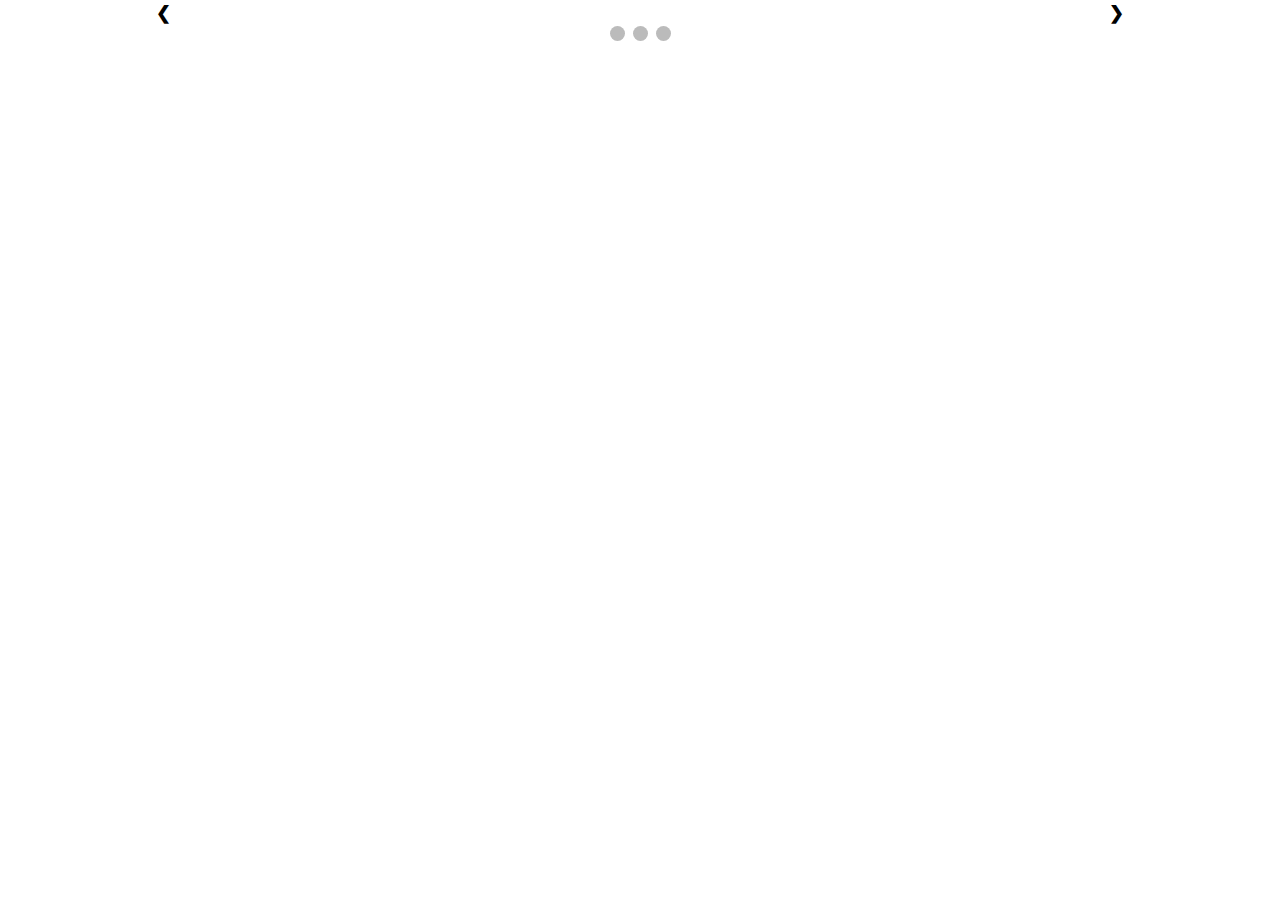
==== rules.html @ 935aeff7 "Merge pull request #1 from rg-km/master" ====
<!DOCTYPE html>
<html lang="en">
<head>
    <meta charset="UTF-8">
    <meta http-equiv="X-UA-Compatible" content="IE=edge">
    <meta name="viewport" content="width=device-width, initial-scale=1.0">
    <link rel="stylesheet" type="text/css" href="css/rules.css">
    <script type="text/javascript" src="js/rules.js"></script>
    <title>Rules Snake Game</title>
</head>
<body>
    <div class="slideshow-container">

        <!-- Full-width images with number and caption text -->
        <div class="mySlides fade">
          <div class="numbertext">1 / 4</div>
          <img src="assets/Controls.jpg" style="width:100%">
          <div class="text">Caption Text</div>
        </div>
      
        <div class="mySlides fade">
          <div class="numbertext">2 / 4</div>
          <img src="assets/rule1.jpg" style="width:100%">
          <div class="text">Caption Two</div>
        </div>
      
        <div class="mySlides fade">
          <div class="numbertext">3 / 4</div>
          <img src="assets/rule2.jpg" style="width:100%">
          <div class="text">Caption Three</div>
        </div>

        <div class="mySlides fade">
            <div class="numbertext">4 / 4</div>
            <img src="assets/rule3.jpg" style="width:100%">
        </div>
      
        <!-- Next and previous buttons -->
        <a class="prev" onclick="plusSlides(-1)">&#10094;</a>
        <a class="next" onclick="plusSlides(1)">&#10095;</a>
      </div>
      <br>
      
      <!-- The dots/circles -->
      <div style="text-align:center">
        <span class="dot" onclick="currentSlide(1)"></span>
        <span class="dot" onclick="currentSlide(2)"></span>
        <span class="dot" onclick="currentSlide(3)"></span>
      </div>
</body>
</html>
---- css/rules.css ----
* {box-sizing:border-box}

/* Slideshow container */
.slideshow-container {
  max-width: 1000px;
  position: relative;
  margin: auto;
}

/* Hide the images by default */
.mySlides {
  display: none;
}

/* Next & previous buttons */
.prev, .next {
  cursor: pointer;
  position: absolute;
  top: 50%;
  width: auto;
  margin-top: -22px;
  padding: 16px;
  color: rgb(0, 0, 0);
  font-weight: bold;
  font-size: 18px;
  transition: 0.6s ease;
  border-radius: 0 3px 3px 0;
  user-select: none;
}

/* Position the "next button" to the right */
.next {
    color: #000;
  right: 0;
  border-radius: 3px 0 0 3px;
}

/* On hover, add a black background color with a little bit see-through */
.prev:hover, .next:hover {
  background-color: rgba(0,0,0,0.8);
}

/* Caption text */
.text {
  color: #f2f2f2;
  font-size: 15px;
  padding: 8px 12px;
  position: absolute;
  bottom: 8px;
  width: 100%;
  text-align: center;
}

/* Number text (1/3 etc) */
.numbertext {
  color: #f2f2f2;
  font-size: 12px;
  padding: 8px 12px;
  position: absolute;
  top: 0;
}

/* The dots/bullets/indicators */
.dot {
  cursor: pointer;
  height: 15px;
  width: 15px;
  margin: 0 2px;
  background-color: #bbb;
  border-radius: 50%;
  display: inline-block;
  transition: background-color 0.6s ease;
}

.active, .dot:hover {
  background-color: #717171;
}

/* Fading animation */
.fade {
  -webkit-animation-name: fade;
  -webkit-animation-duration: 1.5s;
  animation-name: fade;
  animation-duration: 1.5s;
}

@-webkit-keyframes fade {
  from {opacity: .4}
  to {opacity: 1}
}

@keyframes fade {
  from {opacity: .4}
  to {opacity: 1}
}
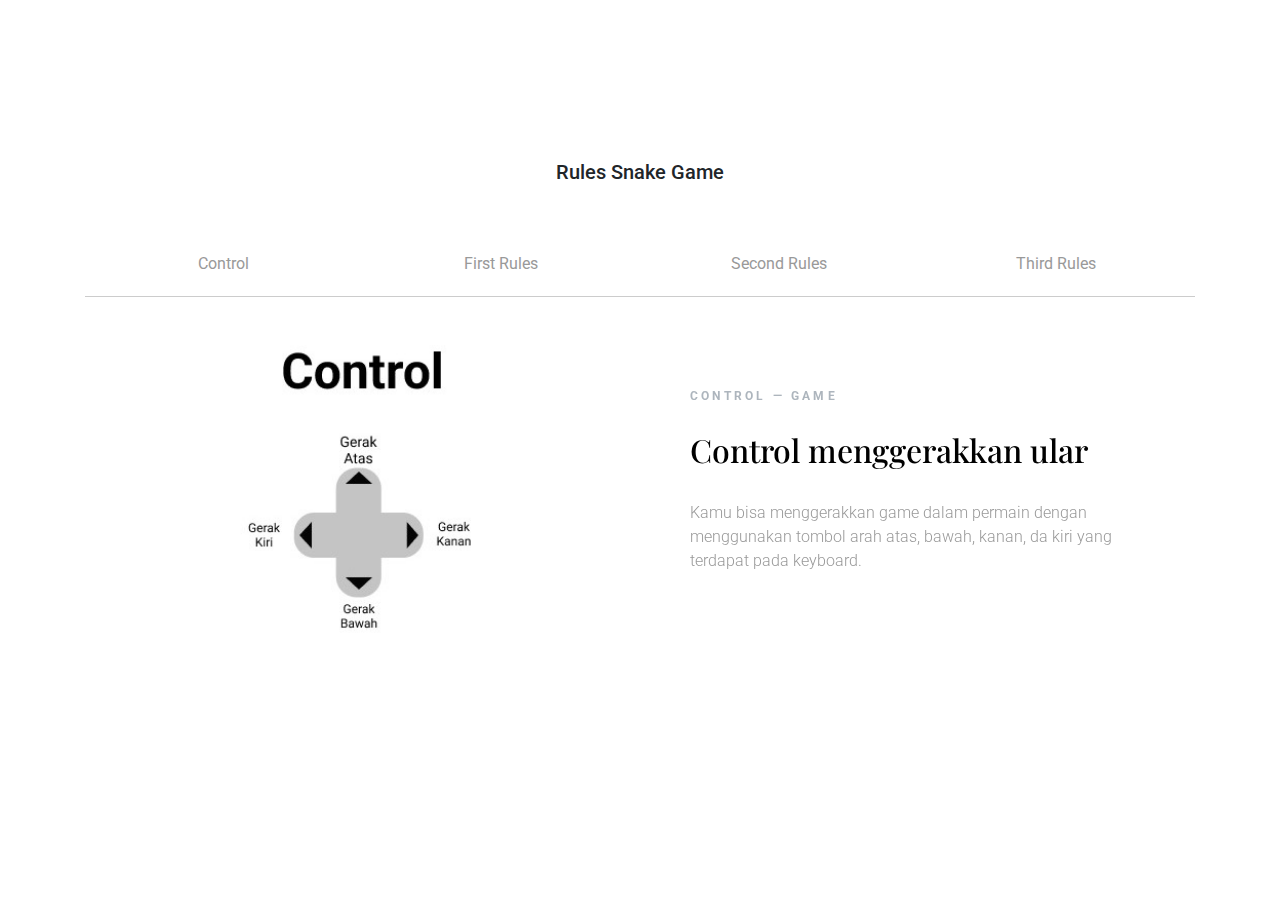
==== commit 4572d99c: "update pages" ====
--- a/rules.html
+++ b/rules.html
@@ -1,51 +1,105 @@
-<!DOCTYPE html>
+<!doctype html>
 <html lang="en">
-<head>
-    <meta charset="UTF-8">
-    <meta http-equiv="X-UA-Compatible" content="IE=edge">
-    <meta name="viewport" content="width=device-width, initial-scale=1.0">
-    <link rel="stylesheet" type="text/css" href="css/rules.css">
-    <script type="text/javascript" src="js/rules.js"></script>
+  <head>
+    <!-- Required meta tags -->
+    <meta charset="utf-8">
+    <meta name="viewport" content="width=device-width, initial-scale=1, shrink-to-fit=no">
+    <link href="https://fonts.googleapis.com/css?family=Roboto:300,400&display=swap" rel="stylesheet">
+
+    <link href="https://fonts.googleapis.com/css?family=Poppins:300,400,500&display=swap" rel="stylesheet">
+
+    <link href="https://fonts.googleapis.com/css?family=Playfair+Display:400,900&display=swap" rel="stylesheet">
+
+    
+
+    <link rel="stylesheet" href="fonts/icomoon/style.css">
+
+    <link rel="stylesheet" href="css/owl.carousel.min.css">
+
+    <link rel="stylesheet" href="css/animate.css">
+
+    <!-- Bootstrap CSS -->
+    <link rel="stylesheet" href="css/bootstrap.min.css">
+    
+    <!-- Style -->
+    <link rel="stylesheet" href="css/rules.css">
+
     <title>Rules Snake Game</title>
-</head>
-<body>
-    <div class="slideshow-container">
+  </head>
+  <body>
+  
 
-        <!-- Full-width images with number and caption text -->
-        <div class="mySlides fade">
-          <div class="numbertext">1 / 4</div>
-          <img src="assets/Controls.jpg" style="width:100%">
-          <div class="text">Caption Text</div>
-        </div>
-      
-        <div class="mySlides fade">
-          <div class="numbertext">2 / 4</div>
-          <img src="assets/rule1.jpg" style="width:100%">
-          <div class="text">Caption Two</div>
-        </div>
-      
-        <div class="mySlides fade">
-          <div class="numbertext">3 / 4</div>
-          <img src="assets/rule2.jpg" style="width:100%">
-          <div class="text">Caption Three</div>
-        </div>
+  <div class="content">
+    
+    <div class="container">
+      <h2 class="my-5 text-center">Rules Snake Game</h2>
 
-        <div class="mySlides fade">
-            <div class="numbertext">4 / 4</div>
-            <img src="assets/rule3.jpg" style="width:100%">
-        </div>
-      
-        <!-- Next and previous buttons -->
-        <a class="prev" onclick="plusSlides(-1)">&#10094;</a>
-        <a class="next" onclick="plusSlides(1)">&#10095;</a>
+      <div class="d-flex carousel-nav">
+          <a href="#" class="col activite">Control</a>
+        <a href="#" class="col">First Rules</a>
+        <a href="#" class="col">Second Rules</a>
+        <a href="#" class="col">Third Rules</a>
       </div>
-      <br>
-      
-      <!-- The dots/circles -->
-      <div style="text-align:center">
-        <span class="dot" onclick="currentSlide(1)"></span>
-        <span class="dot" onclick="currentSlide(2)"></span>
-        <span class="dot" onclick="currentSlide(3)"></span>
+
+
+      <div class="owl-carousel owl-1">
+
+        <div class="media-29101 d-md-flex w-100">
+          <div class="img">
+            <img src="assets/Controls.jpg" alt="Image" class="img-fluid">
+          </div>
+          <div class="text">
+            <a class="category d-block mb-4" href="#">Control &mdash; Game</a>
+            <h2><a href="#">Control menggerakkan ular</a></h2>
+            <p>Kamu bisa menggerakkan game dalam permain dengan menggunakan tombol arah atas, bawah, kanan, da kiri yang terdapat pada keyboard.</p>
+          </div>
+        </div> <!-- .item -->
+
+        <div class="media-29101 d-md-flex w-100">
+          <div class="img">
+            <img src="assets/rule1.jpg" alt="Image" class="img-fluid">
+          </div>
+          <div class="text">
+            <a class="category d-block mb-4" href="#">Makanan Ular &mdash; Game</a>
+            <h2><a href="#">Makanan Ular</a></h2>
+            <p>Apel adalah makanan ular, ketika ular memakan apel maka tubuh ular akan semakin bertambah panjang dan akan mendapatkan point. Kumpulkan point sebanyak-banyaknya.</p>
+          </div>
+        </div> <!-- .item -->
+
+        <div class="media-29101 d-md-flex w-100">
+          <div class="img">
+            <img src="assets/rule2.jpg" alt="Image" class="img-fluid">
+          </div>
+          <div class="text">
+            <a class="category d-block mb-4" href="#">Nyawa Ular &mdash; Game</a>
+            <h2><a href="#">Love Hati atau Nyawa</a></h2>
+            <p>Nyawa membuat ular akan tetap hidup nyawa akan berkurang ketika mengenai rintangan. Nyawa bisa didapatkan pada saat permainan sudah dimulai lebih tepatnya pada saat skor point kalian mencapai bilangan prima seperti 2, 3, 5, dst.</p>
+          </div>
+        </div> <!-- .item -->
+
+        <div class="media-29101 d-md-flex w-100">
+            <div class="img">
+              <img src="assets/rule3.jpg" alt="Image" class="img-fluid">
+            </div>
+            <div class="text">
+              <a class="category d-block mb-4" href="#">Rintangan Ular &mdash; Game</a>
+              <h2><a href="#">Rintangan Dalam Game</a></h2>
+              <p>Rintangan dibuat untuk menambah kesulitan permainan, setiap level akan berbeda rintangannya. Apabila ular mengenai rintangan maka nyawa ular akan berkurang satu. Level akan meningkan setiap mpoint berkelipatan 5.</p>
+            </div>
+          </div> <!-- .item -->
+
+        
+
       </div>
-</body>
+    </div>
+  </div>
+    
+    
+
+    <script src="js/jquery-3.3.1.min.js"></script>
+    <script src="js/popper.min.js"></script>
+    <script src="js/bootstrap.min.js"></script>
+    <script src="js/owl.carousel.min.js"></script>
+    <script src="js/main.js"></script>
+  </body>
 </html>--- a/fonts/icomoon/style.css
+++ b/fonts/icomoon/style.css
@@ -0,0 +1,4919 @@
+@font-face {
+  font-family: 'icomoon';
+  src:  url('fonts/icomoon.eot?10si43');
+  src:  url('fonts/icomoon.eot?10si43#iefix') format('embedded-opentype'),
+    url('fonts/icomoon.ttf?10si43') format('truetype'),
+    url('fonts/icomoon.woff?10si43') format('woff'),
+    url('fonts/icomoon.svg?10si43#icomoon') format('svg');
+  font-weight: normal;
+  font-style: normal;
+}
+
+[class^="icon-"], [class*=" icon-"] {
+  /* use !important to prevent issues with browser extensions that change fonts */
+  font-family: 'icomoon' !important;
+  speak: none;
+  font-style: normal;
+  font-weight: normal;
+  font-variant: normal;
+  text-transform: none;
+  line-height: 1;
+
+  /* Better Font Rendering =========== */
+  -webkit-font-smoothing: antialiased;
+  -moz-osx-font-smoothing: grayscale;
+}
+
+.icon-asterisk:before {
+  content: "\f069";
+}
+.icon-plus:before {
+  content: "\f067";
+}
+.icon-question:before {
+  content: "\f128";
+}
+.icon-minus:before {
+  content: "\f068";
+}
+.icon-glass:before {
+  content: "\f000";
+}
+.icon-music:before {
+  content: "\f001";
+}
+.icon-search:before {
+  content: "\f002";
+}
+.icon-envelope-o:before {
+  content: "\f003";
+}
+.icon-heart:before {
+  content: "\f004";
+}
+.icon-star:before {
+  content: "\f005";
+}
+.icon-star-o:before {
+  content: "\f006";
+}
+.icon-user:before {
+  content: "\f007";
+}
+.icon-film:before {
+  content: "\f008";
+}
+.icon-th-large:before {
+  content: "\f009";
+}
+.icon-th:before {
+  content: "\f00a";
+}
+.icon-th-list:before {
+  content: "\f00b";
+}
+.icon-check:before {
+  content: "\f00c";
+}
+.icon-close:before {
+  content: "\f00d";
+}
+.icon-remove:before {
+  content: "\f00d";
+}
+.icon-times:before {
+  content: "\f00d";
+}
+.icon-search-plus:before {
+  content: "\f00e";
+}
+.icon-search-minus:before {
+  content: "\f010";
+}
+.icon-power-off:before {
+  content: "\f011";
+}
+.icon-signal:before {
+  content: "\f012";
+}
+.icon-cog:before {
+  content: "\f013";
+}
+.icon-gear:before {
+  content: "\f013";
+}
+.icon-trash-o:before {
+  content: "\f014";
+}
+.icon-home:before {
+  content: "\f015";
+}
+.icon-file-o:before {
+  content: "\f016";
+}
+.icon-clock-o:before {
+  content: "\f017";
+}
+.icon-road:before {
+  content: "\f018";
+}
+.icon-download:before {
+  content: "\f019";
+}
+.icon-arrow-circle-o-down:before {
+  content: "\f01a";
+}
+.icon-arrow-circle-o-up:before {
+  content: "\f01b";
+}
+.icon-inbox:before {
+  content: "\f01c";
+}
+.icon-play-circle-o:before {
+  content: "\f01d";
+}
+.icon-repeat:before {
+  content: "\f01e";
+}
+.icon-rotate-right:before {
+  content: "\f01e";
+}
+.icon-refresh:before {
+  content: "\f021";
+}
+.icon-list-alt:before {
+  content: "\f022";
+}
+.icon-lock:before {
+  content: "\f023";
+}
+.icon-flag:before {
+  content: "\f024";
+}
+.icon-headphones:before {
+  content: "\f025";
+}
+.icon-volume-off:before {
+  content: "\f026";
+}
+.icon-volume-down:before {
+  content: "\f027";
+}
+.icon-volume-up:before {
+  content: "\f028";
+}
+.icon-qrcode:before {
+  content: "\f029";
+}
+.icon-barcode:before {
+  content: "\f02a";
+}
+.icon-tag:before {
+  content: "\f02b";
+}
+.icon-tags:before {
+  content: "\f02c";
+}
+.icon-book:before {
+  content: "\f02d";
+}
+.icon-bookmark:before {
+  content: "\f02e";
+}
+.icon-print:before {
+  content: "\f02f";
+}
+.icon-camera:before {
+  content: "\f030";
+}
+.icon-font:before {
+  content: "\f031";
+}
+.icon-bold:before {
+  content: "\f032";
+}
+.icon-italic:before {
+  content: "\f033";
+}
+.icon-text-height:before {
+  content: "\f034";
+}
+.icon-text-width:before {
+  content: "\f035";
+}
+.icon-align-left:before {
+  content: "\f036";
+}
+.icon-align-center:before {
+  content: "\f037";
+}
+.icon-align-right:before {
+  content: "\f038";
+}
+.icon-align-justify:before {
+  content: "\f039";
+}
+.icon-list:before {
+  content: "\f03a";
+}
+.icon-dedent:before {
+  content: "\f03b";
+}
+.icon-outdent:before {
+  content: "\f03b";
+}
+.icon-indent:before {
+  content: "\f03c";
+}
+.icon-video-camera:before {
+  content: "\f03d";
+}
+.icon-image:before {
+  content: "\f03e";
+}
+.icon-photo:before {
+  content: "\f03e";
+}
+.icon-picture-o:before {
+  content: "\f03e";
+}
+.icon-pencil:before {
+  content: "\f040";
+}
+.icon-map-marker:before {
+  content: "\f041";
+}
+.icon-adjust:before {
+  content: "\f042";
+}
+.icon-tint:before {
+  content: "\f043";
+}
+.icon-edit:before {
+  content: "\f044";
+}
+.icon-pencil-square-o:before {
+  content: "\f044";
+}
+.icon-share-square-o:before {
+  content: "\f045";
+}
+.icon-check-square-o:before {
+  content: "\f046";
+}
+.icon-arrows:before {
+  content: "\f047";
+}
+.icon-step-backward:before {
+  content: "\f048";
+}
+.icon-fast-backward:before {
+  content: "\f049";
+}
+.icon-backward:before {
+  content: "\f04a";
+}
+.icon-play:before {
+  content: "\f04b";
+}
+.icon-pause:before {
+  content: "\f04c";
+}
+.icon-stop:before {
+  content: "\f04d";
+}
+.icon-forward:before {
+  content: "\f04e";
+}
+.icon-fast-forward:before {
+  content: "\f050";
+}
+.icon-step-forward:before {
+  content: "\f051";
+}
+.icon-eject:before {
+  content: "\f052";
+}
+.icon-chevron-left:before {
+  content: "\f053";
+}
+.icon-chevron-right:before {
+  content: "\f054";
+}
+.icon-plus-circle:before {
+  content: "\f055";
+}
+.icon-minus-circle:before {
+  content: "\f056";
+}
+.icon-times-circle:before {
+  content: "\f057";
+}
+.icon-check-circle:before {
+  content: "\f058";
+}
+.icon-question-circle:before {
+  content: "\f059";
+}
+.icon-info-circle:before {
+  content: "\f05a";
+}
+.icon-crosshairs:before {
+  content: "\f05b";
+}
+.icon-times-circle-o:before {
+  content: "\f05c";
+}
+.icon-check-circle-o:before {
+  content: "\f05d";
+}
+.icon-ban:before {
+  content: "\f05e";
+}
+.icon-arrow-left:before {
+  content: "\f060";
+}
+.icon-arrow-right:before {
+  content: "\f061";
+}
+.icon-arrow-up:before {
+  content: "\f062";
+}
+.icon-arrow-down:before {
+  content: "\f063";
+}
+.icon-mail-forward:before {
+  content: "\f064";
+}
+.icon-share:before {
+  content: "\f064";
+}
+.icon-expand:before {
+  content: "\f065";
+}
+.icon-compress:before {
+  content: "\f066";
+}
+.icon-exclamation-circle:before {
+  content: "\f06a";
+}
+.icon-gift:before {
+  content: "\f06b";
+}
+.icon-leaf:before {
+  content: "\f06c";
+}
+.icon-fire:before {
+  content: "\f06d";
+}
+.icon-eye:before {
+  content: "\f06e";
+}
+.icon-eye-slash:before {
+  content: "\f070";
+}
+.icon-exclamation-triangle:before {
+  content: "\f071";
+}
+.icon-warning:before {
+  content: "\f071";
+}
+.icon-plane:before {
+  content: "\f072";
+}
+.icon-calendar:before {
+  content: "\f073";
+}
+.icon-random:before {
+  content: "\f074";
+}
+.icon-comment:before {
+  content: "\f075";
+}
+.icon-magnet:before {
+  content: "\f076";
+}
+.icon-chevron-up:before {
+  content: "\f077";
+}
+.icon-chevron-down:before {
+  content: "\f078";
+}
+.icon-retweet:before {
+  content: "\f079";
+}
+.icon-shopping-cart:before {
+  content: "\f07a";
+}
+.icon-folder:before {
+  content: "\f07b";
+}
+.icon-folder-open:before {
+  content: "\f07c";
+}
+.icon-arrows-v:before {
+  content: "\f07d";
+}
+.icon-arrows-h:before {
+  content: "\f07e";
+}
+.icon-bar-chart:before {
+  content: "\f080";
+}
+.icon-bar-chart-o:before {
+  content: "\f080";
+}
+.icon-twitter-square:before {
+  content: "\f081";
+}
+.icon-facebook-square:before {
+  content: "\f082";
+}
+.icon-camera-retro:before {
+  content: "\f083";
+}
+.icon-key:before {
+  content: "\f084";
+}
+.icon-cogs:before {
+  content: "\f085";
+}
+.icon-gears:before {
+  content: "\f085";
+}
+.icon-comments:before {
+  content: "\f086";
+}
+.icon-thumbs-o-up:before {
+  content: "\f087";
+}
+.icon-thumbs-o-down:before {
+  content: "\f088";
+}
+.icon-star-half:before {
+  content: "\f089";
+}
+.icon-heart-o:before {
+  content: "\f08a";
+}
+.icon-sign-out:before {
+  content: "\f08b";
+}
+.icon-linkedin-square:before {
+  content: "\f08c";
+}
+.icon-thumb-tack:before {
+  content: "\f08d";
+}
+.icon-external-link:before {
+  content: "\f08e";
+}
+.icon-sign-in:before {
+  content: "\f090";
+}
+.icon-trophy:before {
+  content: "\f091";
+}
+.icon-github-square:before {
+  content: "\f092";
+}
+.icon-upload:before {
+  content: "\f093";
+}
+.icon-lemon-o:before {
+  content: "\f094";
+}
+.icon-phone:before {
+  content: "\f095";
+}
+.icon-square-o:before {
+  content: "\f096";
+}
+.icon-bookmark-o:before {
+  content: "\f097";
+}
+.icon-phone-square:before {
+  content: "\f098";
+}
+.icon-twitter:before {
+  content: "\f099";
+}
+.icon-facebook:before {
+  content: "\f09a";
+}
+.icon-facebook-f:before {
+  content: "\f09a";
+}
+.icon-github:before {
+  content: "\f09b";
+}
+.icon-unlock:before {
+  content: "\f09c";
+}
+.icon-credit-card:before {
+  content: "\f09d";
+}
+.icon-feed:before {
+  content: "\f09e";
+}
+.icon-rss:before {
+  content: "\f09e";
+}
+.icon-hdd-o:before {
+  content: "\f0a0";
+}
+.icon-bullhorn:before {
+  content: "\f0a1";
+}
+.icon-bell-o:before {
+  content: "\f0a2";
+}
+.icon-certificate:before {
+  content: "\f0a3";
+}
+.icon-hand-o-right:before {
+  content: "\f0a4";
+}
+.icon-hand-o-left:before {
+  content: "\f0a5";
+}
+.icon-hand-o-up:before {
+  content: "\f0a6";
+}
+.icon-hand-o-down:before {
+  content: "\f0a7";
+}
+.icon-arrow-circle-left:before {
+  content: "\f0a8";
+}
+.icon-arrow-circle-right:before {
+  content: "\f0a9";
+}
+.icon-arrow-circle-up:before {
+  content: "\f0aa";
+}
+.icon-arrow-circle-down:before {
+  content: "\f0ab";
+}
+.icon-globe:before {
+  content: "\f0ac";
+}
+.icon-wrench:before {
+  content: "\f0ad";
+}
+.icon-tasks:before {
+  content: "\f0ae";
+}
+.icon-filter:before {
+  content: "\f0b0";
+}
+.icon-briefcase:before {
+  content: "\f0b1";
+}
+.icon-arrows-alt:before {
+  content: "\f0b2";
+}
+.icon-group:before {
+  content: "\f0c0";
+}
+.icon-users:before {
+  content: "\f0c0";
+}
+.icon-chain:before {
+  content: "\f0c1";
+}
+.icon-link:before {
+  content: "\f0c1";
+}
+.icon-cloud:before {
+  content: "\f0c2";
+}
+.icon-flask:before {
+  content: "\f0c3";
+}
+.icon-cut:before {
+  content: "\f0c4";
+}
+.icon-scissors:before {
+  content: "\f0c4";
+}
+.icon-copy:before {
+  content: "\f0c5";
+}
+.icon-files-o:before {
+  content: "\f0c5";
+}
+.icon-paperclip:before {
+  content: "\f0c6";
+}
+.icon-floppy-o:before {
+  content: "\f0c7";
+}
+.icon-save:before {
+  content: "\f0c7";
+}
+.icon-square:before {
+  content: "\f0c8";
+}
+.icon-bars:before {
+  content: "\f0c9";
+}
+.icon-navicon:before {
+  content: "\f0c9";
+}
+.icon-reorder:before {
+  content: "\f0c9";
+}
+.icon-list-ul:before {
+  content: "\f0ca";
+}
+.icon-list-ol:before {
+  content: "\f0cb";
+}
+.icon-strikethrough:before {
+  content: "\f0cc";
+}
+.icon-underline:before {
+  content: "\f0cd";
+}
+.icon-table:before {
+  content: "\f0ce";
+}
+.icon-magic:before {
+  content: "\f0d0";
+}
+.icon-truck:before {
+  content: "\f0d1";
+}
+.icon-pinterest:before {
+  content: "\f0d2";
+}
+.icon-pinterest-square:before {
+  content: "\f0d3";
+}
+.icon-google-plus-square:before {
+  content: "\f0d4";
+}
+.icon-google-plus:before {
+  content: "\f0d5";
+}
+.icon-money:before {
+  content: "\f0d6";
+}
+.icon-caret-down:before {
+  content: "\f0d7";
+}
+.icon-caret-up:before {
+  content: "\f0d8";
+}
+.icon-caret-left:before {
+  content: "\f0d9";
+}
+.icon-caret-right:before {
+  content: "\f0da";
+}
+.icon-columns:before {
+  content: "\f0db";
+}
+.icon-sort:before {
+  content: "\f0dc";
+}
+.icon-unsorted:before {
+  content: "\f0dc";
+}
+.icon-sort-desc:before {
+  content: "\f0dd";
+}
+.icon-sort-down:before {
+  content: "\f0dd";
+}
+.icon-sort-asc:before {
+  content: "\f0de";
+}
+.icon-sort-up:before {
+  content: "\f0de";
+}
+.icon-envelope:before {
+  content: "\f0e0";
+}
+.icon-linkedin:before {
+  content: "\f0e1";
+}
+.icon-rotate-left:before {
+  content: "\f0e2";
+}
+.icon-undo:before {
+  content: "\f0e2";
+}
+.icon-gavel:before {
+  content: "\f0e3";
+}
+.icon-legal:before {
+  content: "\f0e3";
+}
+.icon-dashboard:before {
+  content: "\f0e4";
+}
+.icon-tachometer:before {
+  content: "\f0e4";
+}
+.icon-comment-o:before {
+  content: "\f0e5";
+}
+.icon-comments-o:before {
+  content: "\f0e6";
+}
+.icon-bolt:before {
+  content: "\f0e7";
+}
+.icon-flash:before {
+  content: "\f0e7";
+}
+.icon-sitemap:before {
+  content: "\f0e8";
+}
+.icon-umbrella:before {
+  content: "\f0e9";
+}
+.icon-clipboard:before {
+  content: "\f0ea";
+}
+.icon-paste:before {
+  content: "\f0ea";
+}
+.icon-lightbulb-o:before {
+  content: "\f0eb";
+}
+.icon-exchange:before {
+  content: "\f0ec";
+}
+.icon-cloud-download:before {
+  content: "\f0ed";
+}
+.icon-cloud-upload:before {
+  content: "\f0ee";
+}
+.icon-user-md:before {
+  content: "\f0f0";
+}
+.icon-stethoscope:before {
+  content: "\f0f1";
+}
+.icon-suitcase:before {
+  content: "\f0f2";
+}
+.icon-bell:before {
+  content: "\f0f3";
+}
+.icon-coffee:before {
+  content: "\f0f4";
+}
+.icon-cutlery:before {
+  content: "\f0f5";
+}
+.icon-file-text-o:before {
+  content: "\f0f6";
+}
+.icon-building-o:before {
+  content: "\f0f7";
+}
+.icon-hospital-o:before {
+  content: "\f0f8";
+}
+.icon-ambulance:before {
+  content: "\f0f9";
+}
+.icon-medkit:before {
+  content: "\f0fa";
+}
+.icon-fighter-jet:before {
+  content: "\f0fb";
+}
+.icon-beer:before {
+  content: "\f0fc";
+}
+.icon-h-square:before {
+  content: "\f0fd";
+}
+.icon-plus-square:before {
+  content: "\f0fe";
+}
+.icon-angle-double-left:before {
+  content: "\f100";
+}
+.icon-angle-double-right:before {
+  content: "\f101";
+}
+.icon-angle-double-up:before {
+  content: "\f102";
+}
+.icon-angle-double-down:before {
+  content: "\f103";
+}
+.icon-angle-left:before {
+  content: "\f104";
+}
+.icon-angle-right:before {
+  content: "\f105";
+}
+.icon-angle-up:before {
+  content: "\f106";
+}
+.icon-angle-down:before {
+  content: "\f107";
+}
+.icon-desktop:before {
+  content: "\f108";
+}
+.icon-laptop:before {
+  content: "\f109";
+}
+.icon-tablet:before {
+  content: "\f10a";
+}
+.icon-mobile:before {
+  content: "\f10b";
+}
+.icon-mobile-phone:before {
+  content: "\f10b";
+}
+.icon-circle-o:before {
+  content: "\f10c";
+}
+.icon-quote-left:before {
+  content: "\f10d";
+}
+.icon-quote-right:before {
+  content: "\f10e";
+}
+.icon-spinner:before {
+  content: "\f110";
+}
+.icon-circle:before {
+  content: "\f111";
+}
+.icon-mail-reply:before {
+  content: "\f112";
+}
+.icon-reply:before {
+  content: "\f112";
+}
+.icon-github-alt:before {
+  content: "\f113";
+}
+.icon-folder-o:before {
+  content: "\f114";
+}
+.icon-folder-open-o:before {
+  content: "\f115";
+}
+.icon-smile-o:before {
+  content: "\f118";
+}
+.icon-frown-o:before {
+  content: "\f119";
+}
+.icon-meh-o:before {
+  content: "\f11a";
+}
+.icon-gamepad:before {
+  content: "\f11b";
+}
+.icon-keyboard-o:before {
+  content: "\f11c";
+}
+.icon-flag-o:before {
+  content: "\f11d";
+}
+.icon-flag-checkered:before {
+  content: "\f11e";
+}
+.icon-terminal:before {
+  content: "\f120";
+}
+.icon-code:before {
+  content: "\f121";
+}
+.icon-mail-reply-all:before {
+  content: "\f122";
+}
+.icon-reply-all:before {
+  content: "\f122";
+}
+.icon-star-half-empty:before {
+  content: "\f123";
+}
+.icon-star-half-full:before {
+  content: "\f123";
+}
+.icon-star-half-o:before {
+  content: "\f123";
+}
+.icon-location-arrow:before {
+  content: "\f124";
+}
+.icon-crop:before {
+  content: "\f125";
+}
+.icon-code-fork:before {
+  content: "\f126";
+}
+.icon-chain-broken:before {
+  content: "\f127";
+}
+.icon-unlink:before {
+  content: "\f127";
+}
+.icon-info:before {
+  content: "\f129";
+}
+.icon-exclamation:before {
+  content: "\f12a";
+}
+.icon-superscript:before {
+  content: "\f12b";
+}
+.icon-subscript:before {
+  content: "\f12c";
+}
+.icon-eraser:before {
+  content: "\f12d";
+}
+.icon-puzzle-piece:before {
+  content: "\f12e";
+}
+.icon-microphone:before {
+  content: "\f130";
+}
+.icon-microphone-slash:before {
+  content: "\f131";
+}
+.icon-shield:before {
+  content: "\f132";
+}
+.icon-calendar-o:before {
+  content: "\f133";
+}
+.icon-fire-extinguisher:before {
+  content: "\f134";
+}
+.icon-rocket:before {
+  content: "\f135";
+}
+.icon-maxcdn:before {
+  content: "\f136";
+}
+.icon-chevron-circle-left:before {
+  content: "\f137";
+}
+.icon-chevron-circle-right:before {
+  content: "\f138";
+}
+.icon-chevron-circle-up:before {
+  content: "\f139";
+}
+.icon-chevron-circle-down:before {
+  content: "\f13a";
+}
+.icon-html5:before {
+  content: "\f13b";
+}
+.icon-css3:before {
+  content: "\f13c";
+}
+.icon-anchor:before {
+  content: "\f13d";
+}
+.icon-unlock-alt:before {
+  content: "\f13e";
+}
+.icon-bullseye:before {
+  content: "\f140";
+}
+.icon-ellipsis-h:before {
+  content: "\f141";
+}
+.icon-ellipsis-v:before {
+  content: "\f142";
+}
+.icon-rss-square:before {
+  content: "\f143";
+}
+.icon-play-circle:before {
+  content: "\f144";
+}
+.icon-ticket:before {
+  content: "\f145";
+}
+.icon-minus-square:before {
+  content: "\f146";
+}
+.icon-minus-square-o:before {
+  content: "\f147";
+}
+.icon-level-up:before {
+  content: "\f148";
+}
+.icon-level-down:before {
+  content: "\f149";
+}
+.icon-check-square:before {
+  content: "\f14a";
+}
+.icon-pencil-square:before {
+  content: "\f14b";
+}
+.icon-external-link-square:before {
+  content: "\f14c";
+}
+.icon-share-square:before {
+  content: "\f14d";
+}
+.icon-compass:before {
+  content: "\f14e";
+}
+.icon-caret-square-o-down:before {
+  content: "\f150";
+}
+.icon-toggle-down:before {
+  content: "\f150";
+}
+.icon-caret-square-o-up:before {
+  content: "\f151";
+}
+.icon-toggle-up:before {
+  content: "\f151";
+}
+.icon-caret-square-o-right:before {
+  content: "\f152";
+}
+.icon-toggle-right:before {
+  content: "\f152";
+}
+.icon-eur:before {
+  content: "\f153";
+}
+.icon-euro:before {
+  content: "\f153";
+}
+.icon-gbp:before {
+  content: "\f154";
+}
+.icon-dollar:before {
+  content: "\f155";
+}
+.icon-usd:before {
+  content: "\f155";
+}
+.icon-inr:before {
+  content: "\f156";
+}
+.icon-rupee:before {
+  content: "\f156";
+}
+.icon-cny:before {
+  content: "\f157";
+}
+.icon-jpy:before {
+  content: "\f157";
+}
+.icon-rmb:before {
+  content: "\f157";
+}
+.icon-yen:before {
+  content: "\f157";
+}
+.icon-rouble:before {
+  content: "\f158";
+}
+.icon-rub:before {
+  content: "\f158";
+}
+.icon-ruble:before {
+  content: "\f158";
+}
+.icon-krw:before {
+  content: "\f159";
+}
+.icon-won:before {
+  content: "\f159";
+}
+.icon-bitcoin:before {
+  content: "\f15a";
+}
+.icon-btc:before {
+  content: "\f15a";
+}
+.icon-file:before {
+  content: "\f15b";
+}
+.icon-file-text:before {
+  content: "\f15c";
+}
+.icon-sort-alpha-asc:before {
+  content: "\f15d";
+}
+.icon-sort-alpha-desc:before {
+  content: "\f15e";
+}
+.icon-sort-amount-asc:before {
+  content: "\f160";
+}
+.icon-sort-amount-desc:before {
+  content: "\f161";
+}
+.icon-sort-numeric-asc:before {
+  content: "\f162";
+}
+.icon-sort-numeric-desc:before {
+  content: "\f163";
+}
+.icon-thumbs-up:before {
+  content: "\f164";
+}
+.icon-thumbs-down:before {
+  content: "\f165";
+}
+.icon-youtube-square:before {
+  content: "\f166";
+}
+.icon-youtube:before {
+  content: "\f167";
+}
+.icon-xing:before {
+  content: "\f168";
+}
+.icon-xing-square:before {
+  content: "\f169";
+}
+.icon-youtube-play:before {
+  content: "\f16a";
+}
+.icon-dropbox:before {
+  content: "\f16b";
+}
+.icon-stack-overflow:before {
+  content: "\f16c";
+}
+.icon-instagram:before {
+  content: "\f16d";
+}
+.icon-flickr:before {
+  content: "\f16e";
+}
+.icon-adn:before {
+  content: "\f170";
+}
+.icon-bitbucket:before {
+  content: "\f171";
+}
+.icon-bitbucket-square:before {
+  content: "\f172";
+}
+.icon-tumblr:before {
+  content: "\f173";
+}
+.icon-tumblr-square:before {
+  content: "\f174";
+}
+.icon-long-arrow-down:before {
+  content: "\f175";
+}
+.icon-long-arrow-up:before {
+  content: "\f176";
+}
+.icon-long-arrow-left:before {
+  content: "\f177";
+}
+.icon-long-arrow-right:before {
+  content: "\f178";
+}
+.icon-apple:before {
+  content: "\f179";
+}
+.icon-windows:before {
+  content: "\f17a";
+}
+.icon-android:before {
+  content: "\f17b";
+}
+.icon-linux:before {
+  content: "\f17c";
+}
+.icon-dribbble:before {
+  content: "\f17d";
+}
+.icon-skype:before {
+  content: "\f17e";
+}
+.icon-foursquare:before {
+  content: "\f180";
+}
+.icon-trello:before {
+  content: "\f181";
+}
+.icon-female:before {
+  content: "\f182";
+}
+.icon-male:before {
+  content: "\f183";
+}
+.icon-gittip:before {
+  content: "\f184";
+}
+.icon-gratipay:before {
+  content: "\f184";
+}
+.icon-sun-o:before {
+  content: "\f185";
+}
+.icon-moon-o:before {
+  content: "\f186";
+}
+.icon-archive:before {
+  content: "\f187";
+}
+.icon-bug:before {
+  content: "\f188";
+}
+.icon-vk:before {
+  content: "\f189";
+}
+.icon-weibo:before {
+  content: "\f18a";
+}
+.icon-renren:before {
+  content: "\f18b";
+}
+.icon-pagelines:before {
+  content: "\f18c";
+}
+.icon-stack-exchange:before {
+  content: "\f18d";
+}
+.icon-arrow-circle-o-right:before {
+  content: "\f18e";
+}
+.icon-arrow-circle-o-left:before {
+  content: "\f190";
+}
+.icon-caret-square-o-left:before {
+  content: "\f191";
+}
+.icon-toggle-left:before {
+  content: "\f191";
+}
+.icon-dot-circle-o:before {
+  content: "\f192";
+}
+.icon-wheelchair:before {
+  content: "\f193";
+}
+.icon-vimeo-square:before {
+  content: "\f194";
+}
+.icon-try:before {
+  content: "\f195";
+}
+.icon-turkish-lira:before {
+  content: "\f195";
+}
+.icon-plus-square-o:before {
+  content: "\f196";
+}
+.icon-space-shuttle:before {
+  content: "\f197";
+}
+.icon-slack:before {
+  content: "\f198";
+}
+.icon-envelope-square:before {
+  content: "\f199";
+}
+.icon-wordpress:before {
+  content: "\f19a";
+}
+.icon-openid:before {
+  content: "\f19b";
+}
+.icon-bank:before {
+  content: "\f19c";
+}
+.icon-institution:before {
+  content: "\f19c";
+}
+.icon-university:before {
+  content: "\f19c";
+}
+.icon-graduation-cap:before {
+  content: "\f19d";
+}
+.icon-mortar-board:before {
+  content: "\f19d";
+}
+.icon-yahoo:before {
+  content: "\f19e";
+}
+.icon-google:before {
+  content: "\f1a0";
+}
+.icon-reddit:before {
+  content: "\f1a1";
+}
+.icon-reddit-square:before {
+  content: "\f1a2";
+}
+.icon-stumbleupon-circle:before {
+  content: "\f1a3";
+}
+.icon-stumbleupon:before {
+  content: "\f1a4";
+}
+.icon-delicious:before {
+  content: "\f1a5";
+}
+.icon-digg:before {
+  content: "\f1a6";
+}
+.icon-pied-piper-pp:before {
+  content: "\f1a7";
+}
+.icon-pied-piper-alt:before {
+  content: "\f1a8";
+}
+.icon-drupal:before {
+  content: "\f1a9";
+}
+.icon-joomla:before {
+  content: "\f1aa";
+}
+.icon-language:before {
+  content: "\f1ab";
+}
+.icon-fax:before {
+  content: "\f1ac";
+}
+.icon-building:before {
+  content: "\f1ad";
+}
+.icon-child:before {
+  content: "\f1ae";
+}
+.icon-paw:before {
+  content: "\f1b0";
+}
+.icon-spoon:before {
+  content: "\f1b1";
+}
+.icon-cube:before {
+  content: "\f1b2";
+}
+.icon-cubes:before {
+  content: "\f1b3";
+}
+.icon-behance:before {
+  content: "\f1b4";
+}
+.icon-behance-square:before {
+  content: "\f1b5";
+}
+.icon-steam:before {
+  content: "\f1b6";
+}
+.icon-steam-square:before {
+  content: "\f1b7";
+}
+.icon-recycle:before {
+  content: "\f1b8";
+}
+.icon-automobile:before {
+  content: "\f1b9";
+}
+.icon-car:before {
+  content: "\f1b9";
+}
+.icon-cab:before {
+  content: "\f1ba";
+}
+.icon-taxi:before {
+  content: "\f1ba";
+}
+.icon-tree:before {
+  content: "\f1bb";
+}
+.icon-spotify:before {
+  content: "\f1bc";
+}
+.icon-deviantart:before {
+  content: "\f1bd";
+}
+.icon-soundcloud:before {
+  content: "\f1be";
+}
+.icon-database:before {
+  content: "\f1c0";
+}
+.icon-file-pdf-o:before {
+  content: "\f1c1";
+}
+.icon-file-word-o:before {
+  content: "\f1c2";
+}
+.icon-file-excel-o:before {
+  content: "\f1c3";
+}
+.icon-file-powerpoint-o:before {
+  content: "\f1c4";
+}
+.icon-file-image-o:before {
+  content: "\f1c5";
+}
+.icon-file-photo-o:before {
+  content: "\f1c5";
+}
+.icon-file-picture-o:before {
+  content: "\f1c5";
+}
+.icon-file-archive-o:before {
+  content: "\f1c6";
+}
+.icon-file-zip-o:before {
+  content: "\f1c6";
+}
+.icon-file-audio-o:before {
+  content: "\f1c7";
+}
+.icon-file-sound-o:before {
+  content: "\f1c7";
+}
+.icon-file-movie-o:before {
+  content: "\f1c8";
+}
+.icon-file-video-o:before {
+  content: "\f1c8";
+}
+.icon-file-code-o:before {
+  content: "\f1c9";
+}
+.icon-vine:before {
+  content: "\f1ca";
+}
+.icon-codepen:before {
+  content: "\f1cb";
+}
+.icon-jsfiddle:before {
+  content: "\f1cc";
+}
+.icon-life-bouy:before {
+  content: "\f1cd";
+}
+.icon-life-buoy:before {
+  content: "\f1cd";
+}
+.icon-life-ring:before {
+  content: "\f1cd";
+}
+.icon-life-saver:before {
+  content: "\f1cd";
+}
+.icon-support:before {
+  content: "\f1cd";
+}
+.icon-circle-o-notch:before {
+  content: "\f1ce";
+}
+.icon-ra:before {
+  content: "\f1d0";
+}
+.icon-rebel:before {
+  content: "\f1d0";
+}
+.icon-resistance:before {
+  content: "\f1d0";
+}
+.icon-empire:before {
+  content: "\f1d1";
+}
+.icon-ge:before {
+  content: "\f1d1";
+}
+.icon-git-square:before {
+  content: "\f1d2";
+}
+.icon-git:before {
+  content: "\f1d3";
+}
+.icon-hacker-news:before {
+  content: "\f1d4";
+}
+.icon-y-combinator-square:before {
+  content: "\f1d4";
+}
+.icon-yc-square:before {
+  content: "\f1d4";
+}
+.icon-tencent-weibo:before {
+  content: "\f1d5";
+}
+.icon-qq:before {
+  content: "\f1d6";
+}
+.icon-wechat:before {
+  content: "\f1d7";
+}
+.icon-weixin:before {
+  content: "\f1d7";
+}
+.icon-paper-plane:before {
+  content: "\f1d8";
+}
+.icon-send:before {
+  content: "\f1d8";
+}
+.icon-paper-plane-o:before {
+  content: "\f1d9";
+}
+.icon-send-o:before {
+  content: "\f1d9";
+}
+.icon-history:before {
+  content: "\f1da";
+}
+.icon-circle-thin:before {
+  content: "\f1db";
+}
+.icon-header:before {
+  content: "\f1dc";
+}
+.icon-paragraph:before {
+  content: "\f1dd";
+}
+.icon-sliders:before {
+  content: "\f1de";
+}
+.icon-share-alt:before {
+  content: "\f1e0";
+}
+.icon-share-alt-square:before {
+  content: "\f1e1";
+}
+.icon-bomb:before {
+  content: "\f1e2";
+}
+.icon-futbol-o:before {
+  content: "\f1e3";
+}
+.icon-soccer-ball-o:before {
+  content: "\f1e3";
+}
+.icon-tty:before {
+  content: "\f1e4";
+}
+.icon-binoculars:before {
+  content: "\f1e5";
+}
+.icon-plug:before {
+  content: "\f1e6";
+}
+.icon-slideshare:before {
+  content: "\f1e7";
+}
+.icon-twitch:before {
+  content: "\f1e8";
+}
+.icon-yelp:before {
+  content: "\f1e9";
+}
+.icon-newspaper-o:before {
+  content: "\f1ea";
+}
+.icon-wifi:before {
+  content: "\f1eb";
+}
+.icon-calculator:before {
+  content: "\f1ec";
+}
+.icon-paypal:before {
+  content: "\f1ed";
+}
+.icon-google-wallet:before {
+  content: "\f1ee";
+}
+.icon-cc-visa:before {
+  content: "\f1f0";
+}
+.icon-cc-mastercard:before {
+  content: "\f1f1";
+}
+.icon-cc-discover:before {
+  content: "\f1f2";
+}
+.icon-cc-amex:before {
+  content: "\f1f3";
+}
+.icon-cc-paypal:before {
+  content: "\f1f4";
+}
+.icon-cc-stripe:before {
+  content: "\f1f5";
+}
+.icon-bell-slash:before {
+  content: "\f1f6";
+}
+.icon-bell-slash-o:before {
+  content: "\f1f7";
+}
+.icon-trash:before {
+  content: "\f1f8";
+}
+.icon-copyright:before {
+  content: "\f1f9";
+}
+.icon-at:before {
+  content: "\f1fa";
+}
+.icon-eyedropper:before {
+  content: "\f1fb";
+}
+.icon-paint-brush:before {
+  content: "\f1fc";
+}
+.icon-birthday-cake:before {
+  content: "\f1fd";
+}
+.icon-area-chart:before {
+  content: "\f1fe";
+}
+.icon-pie-chart:before {
+  content: "\f200";
+}
+.icon-line-chart:before {
+  content: "\f201";
+}
+.icon-lastfm:before {
+  content: "\f202";
+}
+.icon-lastfm-square:before {
+  content: "\f203";
+}
+.icon-toggle-off:before {
+  content: "\f204";
+}
+.icon-toggle-on:before {
+  content: "\f205";
+}
+.icon-bicycle:before {
+  content: "\f206";
+}
+.icon-bus:before {
+  content: "\f207";
+}
+.icon-ioxhost:before {
+  content: "\f208";
+}
+.icon-angellist:before {
+  content: "\f209";
+}
+.icon-cc:before {
+  content: "\f20a";
+}
+.icon-ils:before {
+  content: "\f20b";
+}
+.icon-shekel:before {
+  content: "\f20b";
+}
+.icon-sheqel:before {
+  content: "\f20b";
+}
+.icon-meanpath:before {
+  content: "\f20c";
+}
+.icon-buysellads:before {
+  content: "\f20d";
+}
+.icon-connectdevelop:before {
+  content: "\f20e";
+}
+.icon-dashcube:before {
+  content: "\f210";
+}
+.icon-forumbee:before {
+  content: "\f211";
+}
+.icon-leanpub:before {
+  content: "\f212";
+}
+.icon-sellsy:before {
+  content: "\f213";
+}
+.icon-shirtsinbulk:before {
+  content: "\f214";
+}
+.icon-simplybuilt:before {
+  content: "\f215";
+}
+.icon-skyatlas:before {
+  content: "\f216";
+}
+.icon-cart-plus:before {
+  content: "\f217";
+}
+.icon-cart-arrow-down:before {
+  content: "\f218";
+}
+.icon-diamond:before {
+  content: "\f219";
+}
+.icon-ship:before {
+  content: "\f21a";
+}
+.icon-user-secret:before {
+  content: "\f21b";
+}
+.icon-motorcycle:before {
+  content: "\f21c";
+}
+.icon-street-view:before {
+  content: "\f21d";
+}
+.icon-heartbeat:before {
+  content: "\f21e";
+}
+.icon-venus:before {
+  content: "\f221";
+}
+.icon-mars:before {
+  content: "\f222";
+}
+.icon-mercury:before {
+  content: "\f223";
+}
+.icon-intersex:before {
+  content: "\f224";
+}
+.icon-transgender:before {
+  content: "\f224";
+}
+.icon-transgender-alt:before {
+  content: "\f225";
+}
+.icon-venus-double:before {
+  content: "\f226";
+}
+.icon-mars-double:before {
+  content: "\f227";
+}
+.icon-venus-mars:before {
+  content: "\f228";
+}
+.icon-mars-stroke:before {
+  content: "\f229";
+}
+.icon-mars-stroke-v:before {
+  content: "\f22a";
+}
+.icon-mars-stroke-h:before {
+  content: "\f22b";
+}
+.icon-neuter:before {
+  content: "\f22c";
+}
+.icon-genderless:before {
+  content: "\f22d";
+}
+.icon-facebook-official:before {
+  content: "\f230";
+}
+.icon-pinterest-p:before {
+  content: "\f231";
+}
+.icon-whatsapp:before {
+  content: "\f232";
+}
+.icon-server:before {
+  content: "\f233";
+}
+.icon-user-plus:before {
+  content: "\f234";
+}
+.icon-user-times:before {
+  content: "\f235";
+}
+.icon-bed:before {
+  content: "\f236";
+}
+.icon-hotel:before {
+  content: "\f236";
+}
+.icon-viacoin:before {
+  content: "\f237";
+}
+.icon-train:before {
+  content: "\f238";
+}
+.icon-subway:before {
+  content: "\f239";
+}
+.icon-medium:before {
+  content: "\f23a";
+}
+.icon-y-combinator:before {
+  content: "\f23b";
+}
+.icon-yc:before {
+  content: "\f23b";
+}
+.icon-optin-monster:before {
+  content: "\f23c";
+}
+.icon-opencart:before {
+  content: "\f23d";
+}
+.icon-expeditedssl:before {
+  content: "\f23e";
+}
+.icon-battery:before {
+  content: "\f240";
+}
+.icon-battery-4:before {
+  content: "\f240";
+}
+.icon-battery-full:before {
+  content: "\f240";
+}
+.icon-battery-3:before {
+  content: "\f241";
+}
+.icon-battery-three-quarters:before {
+  content: "\f241";
+}
+.icon-battery-2:before {
+  content: "\f242";
+}
+.icon-battery-half:before {
+  content: "\f242";
+}
+.icon-battery-1:before {
+  content: "\f243";
+}
+.icon-battery-quarter:before {
+  content: "\f243";
+}
+.icon-battery-0:before {
+  content: "\f244";
+}
+.icon-battery-empty:before {
+  content: "\f244";
+}
+.icon-mouse-pointer:before {
+  content: "\f245";
+}
+.icon-i-cursor:before {
+  content: "\f246";
+}
+.icon-object-group:before {
+  content: "\f247";
+}
+.icon-object-ungroup:before {
+  content: "\f248";
+}
+.icon-sticky-note:before {
+  content: "\f249";
+}
+.icon-sticky-note-o:before {
+  content: "\f24a";
+}
+.icon-cc-jcb:before {
+  content: "\f24b";
+}
+.icon-cc-diners-club:before {
+  content: "\f24c";
+}
+.icon-clone:before {
+  content: "\f24d";
+}
+.icon-balance-scale:before {
+  content: "\f24e";
+}
+.icon-hourglass-o:before {
+  content: "\f250";
+}
+.icon-hourglass-1:before {
+  content: "\f251";
+}
+.icon-hourglass-start:before {
+  content: "\f251";
+}
+.icon-hourglass-2:before {
+  content: "\f252";
+}
+.icon-hourglass-half:before {
+  content: "\f252";
+}
+.icon-hourglass-3:before {
+  content: "\f253";
+}
+.icon-hourglass-end:before {
+  content: "\f253";
+}
+.icon-hourglass:before {
+  content: "\f254";
+}
+.icon-hand-grab-o:before {
+  content: "\f255";
+}
+.icon-hand-rock-o:before {
+  content: "\f255";
+}
+.icon-hand-paper-o:before {
+  content: "\f256";
+}
+.icon-hand-stop-o:before {
+  content: "\f256";
+}
+.icon-hand-scissors-o:before {
+  content: "\f257";
+}
+.icon-hand-lizard-o:before {
+  content: "\f258";
+}
+.icon-hand-spock-o:before {
+  content: "\f259";
+}
+.icon-hand-pointer-o:before {
+  content: "\f25a";
+}
+.icon-hand-peace-o:before {
+  content: "\f25b";
+}
+.icon-trademark:before {
+  content: "\f25c";
+}
+.icon-registered:before {
+  content: "\f25d";
+}
+.icon-creative-commons:before {
+  content: "\f25e";
+}
+.icon-gg:before {
+  content: "\f260";
+}
+.icon-gg-circle:before {
+  content: "\f261";
+}
+.icon-tripadvisor:before {
+  content: "\f262";
+}
+.icon-odnoklassniki:before {
+  content: "\f263";
+}
+.icon-odnoklassniki-square:before {
+  content: "\f264";
+}
+.icon-get-pocket:before {
+  content: "\f265";
+}
+.icon-wikipedia-w:before {
+  content: "\f266";
+}
+.icon-safari:before {
+  content: "\f267";
+}
+.icon-chrome:before {
+  content: "\f268";
+}
+.icon-firefox:before {
+  content: "\f269";
+}
+.icon-opera:before {
+  content: "\f26a";
+}
+.icon-internet-explorer:before {
+  content: "\f26b";
+}
+.icon-television:before {
+  content: "\f26c";
+}
+.icon-tv:before {
+  content: "\f26c";
+}
+.icon-contao:before {
+  content: "\f26d";
+}
+.icon-500px:before {
+  content: "\f26e";
+}
+.icon-amazon:before {
+  content: "\f270";
+}
+.icon-calendar-plus-o:before {
+  content: "\f271";
+}
+.icon-calendar-minus-o:before {
+  content: "\f272";
+}
+.icon-calendar-times-o:before {
+  content: "\f273";
+}
+.icon-calendar-check-o:before {
+  content: "\f274";
+}
+.icon-industry:before {
+  content: "\f275";
+}
+.icon-map-pin:before {
+  content: "\f276";
+}
+.icon-map-signs:before {
+  content: "\f277";
+}
+.icon-map-o:before {
+  content: "\f278";
+}
+.icon-map:before {
+  content: "\f279";
+}
+.icon-commenting:before {
+  content: "\f27a";
+}
+.icon-commenting-o:before {
+  content: "\f27b";
+}
+.icon-houzz:before {
+  content: "\f27c";
+}
+.icon-vimeo:before {
+  content: "\f27d";
+}
+.icon-black-tie:before {
+  content: "\f27e";
+}
+.icon-fonticons:before {
+  content: "\f280";
+}
+.icon-reddit-alien:before {
+  content: "\f281";
+}
+.icon-edge:before {
+  content: "\f282";
+}
+.icon-credit-card-alt:before {
+  content: "\f283";
+}
+.icon-codiepie:before {
+  content: "\f284";
+}
+.icon-modx:before {
+  content: "\f285";
+}
+.icon-fort-awesome:before {
+  content: "\f286";
+}
+.icon-usb:before {
+  content: "\f287";
+}
+.icon-product-hunt:before {
+  content: "\f288";
+}
+.icon-mixcloud:before {
+  content: "\f289";
+}
+.icon-scribd:before {
+  content: "\f28a";
+}
+.icon-pause-circle:before {
+  content: "\f28b";
+}
+.icon-pause-circle-o:before {
+  content: "\f28c";
+}
+.icon-stop-circle:before {
+  content: "\f28d";
+}
+.icon-stop-circle-o:before {
+  content: "\f28e";
+}
+.icon-shopping-bag:before {
+  content: "\f290";
+}
+.icon-shopping-basket:before {
+  content: "\f291";
+}
+.icon-hashtag:before {
+  content: "\f292";
+}
+.icon-bluetooth:before {
+  content: "\f293";
+}
+.icon-bluetooth-b:before {
+  content: "\f294";
+}
+.icon-percent:before {
+  content: "\f295";
+}
+.icon-gitlab:before {
+  content: "\f296";
+}
+.icon-wpbeginner:before {
+  content: "\f297";
+}
+.icon-wpforms:before {
+  content: "\f298";
+}
+.icon-envira:before {
+  content: "\f299";
+}
+.icon-universal-access:before {
+  content: "\f29a";
+}
+.icon-wheelchair-alt:before {
+  content: "\f29b";
+}
+.icon-question-circle-o:before {
+  content: "\f29c";
+}
+.icon-blind:before {
+  content: "\f29d";
+}
+.icon-audio-description:before {
+  content: "\f29e";
+}
+.icon-volume-control-phone:before {
+  content: "\f2a0";
+}
+.icon-braille:before {
+  content: "\f2a1";
+}
+.icon-assistive-listening-systems:before {
+  content: "\f2a2";
+}
+.icon-american-sign-language-interpreting:before {
+  content: "\f2a3";
+}
+.icon-asl-interpreting:before {
+  content: "\f2a3";
+}
+.icon-deaf:before {
+  content: "\f2a4";
+}
+.icon-deafness:before {
+  content: "\f2a4";
+}
+.icon-hard-of-hearing:before {
+  content: "\f2a4";
+}
+.icon-glide:before {
+  content: "\f2a5";
+}
+.icon-glide-g:before {
+  content: "\f2a6";
+}
+.icon-sign-language:before {
+  content: "\f2a7";
+}
+.icon-signing:before {
+  content: "\f2a7";
+}
+.icon-low-vision:before {
+  content: "\f2a8";
+}
+.icon-viadeo:before {
+  content: "\f2a9";
+}
+.icon-viadeo-square:before {
+  content: "\f2aa";
+}
+.icon-snapchat:before {
+  content: "\f2ab";
+}
+.icon-snapchat-ghost:before {
+  content: "\f2ac";
+}
+.icon-snapchat-square:before {
+  content: "\f2ad";
+}
+.icon-pied-piper:before {
+  content: "\f2ae";
+}
+.icon-first-order:before {
+  content: "\f2b0";
+}
+.icon-yoast:before {
+  content: "\f2b1";
+}
+.icon-themeisle:before {
+  content: "\f2b2";
+}
+.icon-google-plus-circle:before {
+  content: "\f2b3";
+}
+.icon-google-plus-official:before {
+  content: "\f2b3";
+}
+.icon-fa:before {
+  content: "\f2b4";
+}
+.icon-font-awesome:before {
+  content: "\f2b4";
+}
+.icon-handshake-o:before {
+  content: "\f2b5";
+}
+.icon-envelope-open:before {
+  content: "\f2b6";
+}
+.icon-envelope-open-o:before {
+  content: "\f2b7";
+}
+.icon-linode:before {
+  content: "\f2b8";
+}
+.icon-address-book:before {
+  content: "\f2b9";
+}
+.icon-address-book-o:before {
+  content: "\f2ba";
+}
+.icon-address-card:before {
+  content: "\f2bb";
+}
+.icon-vcard:before {
+  content: "\f2bb";
+}
+.icon-address-card-o:before {
+  content: "\f2bc";
+}
+.icon-vcard-o:before {
+  content: "\f2bc";
+}
+.icon-user-circle:before {
+  content: "\f2bd";
+}
+.icon-user-circle-o:before {
+  content: "\f2be";
+}
+.icon-user-o:before {
+  content: "\f2c0";
+}
+.icon-id-badge:before {
+  content: "\f2c1";
+}
+.icon-drivers-license:before {
+  content: "\f2c2";
+}
+.icon-id-card:before {
+  content: "\f2c2";
+}
+.icon-drivers-license-o:before {
+  content: "\f2c3";
+}
+.icon-id-card-o:before {
+  content: "\f2c3";
+}
+.icon-quora:before {
+  content: "\f2c4";
+}
+.icon-free-code-camp:before {
+  content: "\f2c5";
+}
+.icon-telegram:before {
+  content: "\f2c6";
+}
+.icon-thermometer:before {
+  content: "\f2c7";
+}
+.icon-thermometer-4:before {
+  content: "\f2c7";
+}
+.icon-thermometer-full:before {
+  content: "\f2c7";
+}
+.icon-thermometer-3:before {
+  content: "\f2c8";
+}
+.icon-thermometer-three-quarters:before {
+  content: "\f2c8";
+}
+.icon-thermometer-2:before {
+  content: "\f2c9";
+}
+.icon-thermometer-half:before {
+  content: "\f2c9";
+}
+.icon-thermometer-1:before {
+  content: "\f2ca";
+}
+.icon-thermometer-quarter:before {
+  content: "\f2ca";
+}
+.icon-thermometer-0:before {
+  content: "\f2cb";
+}
+.icon-thermometer-empty:before {
+  content: "\f2cb";
+}
+.icon-shower:before {
+  content: "\f2cc";
+}
+.icon-bath:before {
+  content: "\f2cd";
+}
+.icon-bathtub:before {
+  content: "\f2cd";
+}
+.icon-s15:before {
+  content: "\f2cd";
+}
+.icon-podcast:before {
+  content: "\f2ce";
+}
+.icon-window-maximize:before {
+  content: "\f2d0";
+}
+.icon-window-minimize:before {
+  content: "\f2d1";
+}
+.icon-window-restore:before {
+  content: "\f2d2";
+}
+.icon-times-rectangle:before {
+  content: "\f2d3";
+}
+.icon-window-close:before {
+  content: "\f2d3";
+}
+.icon-times-rectangle-o:before {
+  content: "\f2d4";
+}
+.icon-window-close-o:before {
+  content: "\f2d4";
+}
+.icon-bandcamp:before {
+  content: "\f2d5";
+}
+.icon-grav:before {
+  content: "\f2d6";
+}
+.icon-etsy:before {
+  content: "\f2d7";
+}
+.icon-imdb:before {
+  content: "\f2d8";
+}
+.icon-ravelry:before {
+  content: "\f2d9";
+}
+.icon-eercast:before {
+  content: "\f2da";
+}
+.icon-microchip:before {
+  content: "\f2db";
+}
+.icon-snowflake-o:before {
+  content: "\f2dc";
+}
+.icon-superpowers:before {
+  content: "\f2dd";
+}
+.icon-wpexplorer:before {
+  content: "\f2de";
+}
+.icon-meetup:before {
+  content: "\f2e0";
+}
+.icon-3d_rotation:before {
+  content: "\e84d";
+}
+.icon-ac_unit:before {
+  content: "\eb3b";
+}
+.icon-alarm:before {
+  content: "\e855";
+}
+.icon-access_alarms:before {
+  content: "\e191";
+}
+.icon-schedule:before {
+  content: "\e8b5";
+}
+.icon-accessibility:before {
+  content: "\e84e";
+}
+.icon-accessible:before {
+  content: "\e914";
+}
+.icon-account_balance:before {
+  content: "\e84f";
+}
+.icon-account_balance_wallet:before {
+  content: "\e850";
+}
+.icon-account_box:before {
+  content: "\e851";
+}
+.icon-account_circle:before {
+  content: "\e853";
+}
+.icon-adb:before {
+  content: "\e60e";
+}
+.icon-add:before {
+  content: "\e145";
+}
+.icon-add_a_photo:before {
+  content: "\e439";
+}
+.icon-alarm_add:before {
+  content: "\e856";
+}
+.icon-add_alert:before {
+  content: "\e003";
+}
+.icon-add_box:before {
+  content: "\e146";
+}
+.icon-add_circle:before {
+  content: "\e147";
+}
+.icon-control_point:before {
+  content: "\e3ba";
+}
+.icon-add_location:before {
+  content: "\e567";
+}
+.icon-add_shopping_cart:before {
+  content: "\e854";
+}
+.icon-queue:before {
+  content: "\e03c";
+}
+.icon-add_to_queue:before {
+  content: "\e05c";
+}
+.icon-adjust2:before {
+  content: "\e39e";
+}
+.icon-airline_seat_flat:before {
+  content: "\e630";
+}
+.icon-airline_seat_flat_angled:before {
+  content: "\e631";
+}
+.icon-airline_seat_individual_suite:before {
+  content: "\e632";
+}
+.icon-airline_seat_legroom_extra:before {
+  content: "\e633";
+}
+.icon-airline_seat_legroom_normal:before {
+  content: "\e634";
+}
+.icon-airline_seat_legroom_reduced:before {
+  content: "\e635";
+}
+.icon-airline_seat_recline_extra:before {
+  content: "\e636";
+}
+.icon-airline_seat_recline_normal:before {
+  content: "\e637";
+}
+.icon-flight:before {
+  content: "\e539";
+}
+.icon-airplanemode_inactive:before {
+  content: "\e194";
+}
+.icon-airplay:before {
+  content: "\e055";
+}
+.icon-airport_shuttle:before {
+  content: "\eb3c";
+}
+.icon-alarm_off:before {
+  content: "\e857";
+}
+.icon-alarm_on:before {
+  content: "\e858";
+}
+.icon-album:before {
+  content: "\e019";
+}
+.icon-all_inclusive:before {
+  content: "\eb3d";
+}
+.icon-all_out:before {
+  content: "\e90b";
+}
+.icon-android2:before {
+  content: "\e859";
+}
+.icon-announcement:before {
+  content: "\e85a";
+}
+.icon-apps:before {
+  content: "\e5c3";
+}
+.icon-archive2:before {
+  content: "\e149";
+}
+.icon-arrow_back:before {
+  content: "\e5c4";
+}
+.icon-arrow_downward:before {
+  content: "\e5db";
+}
+.icon-arrow_drop_down:before {
+  content: "\e5c5";
+}
+.icon-arrow_drop_down_circle:before {
+  content: "\e5c6";
+}
+.icon-arrow_drop_up:before {
+  content: "\e5c7";
+}
+.icon-arrow_forward:before {
+  content: "\e5c8";
+}
+.icon-arrow_upward:before {
+  content: "\e5d8";
+}
+.icon-art_track:before {
+  content: "\e060";
+}
+.icon-aspect_ratio:before {
+  content: "\e85b";
+}
+.icon-poll:before {
+  content: "\e801";
+}
+.icon-assignment:before {
+  content: "\e85d";
+}
+.icon-assignment_ind:before {
+  content: "\e85e";
+}
+.icon-assignment_late:before {
+  content: "\e85f";
+}
+.icon-assignment_return:before {
+  content: "\e860";
+}
+.icon-assignment_returned:before {
+  content: "\e861";
+}
+.icon-assignment_turned_in:before {
+  content: "\e862";
+}
+.icon-assistant:before {
+  content: "\e39f";
+}
+.icon-flag2:before {
+  content: "\e153";
+}
+.icon-attach_file:before {
+  content: "\e226";
+}
+.icon-attach_money:before {
+  content: "\e227";
+}
+.icon-attachment:before {
+  content: "\e2bc";
+}
+.icon-audiotrack:before {
+  content: "\e3a1";
+}
+.icon-autorenew:before {
+  content: "\e863";
+}
+.icon-av_timer:before {
+  content: "\e01b";
+}
+.icon-backspace:before {
+  content: "\e14a";
+}
+.icon-cloud_upload:before {
+  content: "\e2c3";
+}
+.icon-battery_alert:before {
+  content: "\e19c";
+}
+.icon-battery_charging_full:before {
+  content: "\e1a3";
+}
+.icon-battery_std:before {
+  content: "\e1a5";
+}
+.icon-battery_unknown:before {
+  content: "\e1a6";
+}
+.icon-beach_access:before {
+  content: "\eb3e";
+}
+.icon-beenhere:before {
+  content: "\e52d";
+}
+.icon-block:before {
+  content: "\e14b";
+}
+.icon-bluetooth2:before {
+  content: "\e1a7";
+}
+.icon-bluetooth_searching:before {
+  content: "\e1aa";
+}
+.icon-bluetooth_connected:before {
+  content: "\e1a8";
+}
+.icon-bluetooth_disabled:before {
+  content: "\e1a9";
+}
+.icon-blur_circular:before {
+  content: "\e3a2";
+}
+.icon-blur_linear:before {
+  content: "\e3a3";
+}
+.icon-blur_off:before {
+  content: "\e3a4";
+}
+.icon-blur_on:before {
+  content: "\e3a5";
+}
+.icon-class:before {
+  content: "\e86e";
+}
+.icon-turned_in:before {
+  content: "\e8e6";
+}
+.icon-turned_in_not:before {
+  content: "\e8e7";
+}
+.icon-border_all:before {
+  content: "\e228";
+}
+.icon-border_bottom:before {
+  content: "\e229";
+}
+.icon-border_clear:before {
+  content: "\e22a";
+}
+.icon-border_color:before {
+  content: "\e22b";
+}
+.icon-border_horizontal:before {
+  content: "\e22c";
+}
+.icon-border_inner:before {
+  content: "\e22d";
+}
+.icon-border_left:before {
+  content: "\e22e";
+}
+.icon-border_outer:before {
+  content: "\e22f";
+}
+.icon-border_right:before {
+  content: "\e230";
+}
+.icon-border_style:before {
+  content: "\e231";
+}
+.icon-border_top:before {
+  content: "\e232";
+}
+.icon-border_vertical:before {
+  content: "\e233";
+}
+.icon-branding_watermark:before {
+  content: "\e06b";
+}
+.icon-brightness_1:before {
+  content: "\e3a6";
+}
+.icon-brightness_2:before {
+  content: "\e3a7";
+}
+.icon-brightness_3:before {
+  content: "\e3a8";
+}
+.icon-brightness_4:before {
+  content: "\e3a9";
+}
+.icon-brightness_low:before {
+  content: "\e1ad";
+}
+.icon-brightness_medium:before {
+  content: "\e1ae";
+}
+.icon-brightness_high:before {
+  content: "\e1ac";
+}
+.icon-brightness_auto:before {
+  content: "\e1ab";
+}
+.icon-broken_image:before {
+  content: "\e3ad";
+}
+.icon-brush:before {
+  content: "\e3ae";
+}
+.icon-bubble_chart:before {
+  content: "\e6dd";
+}
+.icon-bug_report:before {
+  content: "\e868";
+}
+.icon-build:before {
+  content: "\e869";
+}
+.icon-burst_mode:before {
+  content: "\e43c";
+}
+.icon-domain:before {
+  content: "\e7ee";
+}
+.icon-business_center:before {
+  content: "\eb3f";
+}
+.icon-cached:before {
+  content: "\e86a";
+}
+.icon-cake:before {
+  content: "\e7e9";
+}
+.icon-phone2:before {
+  content: "\e0cd";
+}
+.icon-call_end:before {
+  content: "\e0b1";
+}
+.icon-call_made:before {
+  content: "\e0b2";
+}
+.icon-merge_type:before {
+  content: "\e252";
+}
+.icon-call_missed:before {
+  content: "\e0b4";
+}
+.icon-call_missed_outgoing:before {
+  content: "\e0e4";
+}
+.icon-call_received:before {
+  content: "\e0b5";
+}
+.icon-call_split:before {
+  content: "\e0b6";
+}
+.icon-call_to_action:before {
+  content: "\e06c";
+}
+.icon-camera2:before {
+  content: "\e3af";
+}
+.icon-photo_camera:before {
+  content: "\e412";
+}
+.icon-camera_enhance:before {
+  content: "\e8fc";
+}
+.icon-camera_front:before {
+  content: "\e3b1";
+}
+.icon-camera_rear:before {
+  content: "\e3b2";
+}
+.icon-camera_roll:before {
+  content: "\e3b3";
+}
+.icon-cancel:before {
+  content: "\e5c9";
+}
+.icon-redeem:before {
+  content: "\e8b1";
+}
+.icon-card_membership:before {
+  content: "\e8f7";
+}
+.icon-card_travel:before {
+  content: "\e8f8";
+}
+.icon-casino:before {
+  content: "\eb40";
+}
+.icon-cast:before {
+  content: "\e307";
+}
+.icon-cast_connected:before {
+  content: "\e308";
+}
+.icon-center_focus_strong:before {
+  content: "\e3b4";
+}
+.icon-center_focus_weak:before {
+  content: "\e3b5";
+}
+.icon-change_history:before {
+  content: "\e86b";
+}
+.icon-chat:before {
+  content: "\e0b7";
+}
+.icon-chat_bubble:before {
+  content: "\e0ca";
+}
+.icon-chat_bubble_outline:before {
+  content: "\e0cb";
+}
+.icon-check2:before {
+  content: "\e5ca";
+}
+.icon-check_box:before {
+  content: "\e834";
+}
+.icon-check_box_outline_blank:before {
+  content: "\e835";
+}
+.icon-check_circle:before {
+  content: "\e86c";
+}
+.icon-navigate_before:before {
+  content: "\e408";
+}
+.icon-navigate_next:before {
+  content: "\e409";
+}
+.icon-child_care:before {
+  content: "\eb41";
+}
+.icon-child_friendly:before {
+  content: "\eb42";
+}
+.icon-chrome_reader_mode:before {
+  content: "\e86d";
+}
+.icon-close2:before {
+  content: "\e5cd";
+}
+.icon-clear_all:before {
+  content: "\e0b8";
+}
+.icon-closed_caption:before {
+  content: "\e01c";
+}
+.icon-wb_cloudy:before {
+  content: "\e42d";
+}
+.icon-cloud_circle:before {
+  content: "\e2be";
+}
+.icon-cloud_done:before {
+  content: "\e2bf";
+}
+.icon-cloud_download:before {
+  content: "\e2c0";
+}
+.icon-cloud_off:before {
+  content: "\e2c1";
+}
+.icon-cloud_queue:before {
+  content: "\e2c2";
+}
+.icon-code2:before {
+  content: "\e86f";
+}
+.icon-photo_library:before {
+  content: "\e413";
+}
+.icon-collections_bookmark:before {
+  content: "\e431";
+}
+.icon-palette:before {
+  content: "\e40a";
+}
+.icon-colorize:before {
+  content: "\e3b8";
+}
+.icon-comment2:before {
+  content: "\e0b9";
+}
+.icon-compare:before {
+  content: "\e3b9";
+}
+.icon-compare_arrows:before {
+  content: "\e915";
+}
+.icon-laptop2:before {
+  content: "\e31e";
+}
+.icon-confirmation_number:before {
+  content: "\e638";
+}
+.icon-contact_mail:before {
+  content: "\e0d0";
+}
+.icon-contact_phone:before {
+  content: "\e0cf";
+}
+.icon-contacts:before {
+  content: "\e0ba";
+}
+.icon-content_copy:before {
+  content: "\e14d";
+}
+.icon-content_cut:before {
+  content: "\e14e";
+}
+.icon-content_paste:before {
+  content: "\e14f";
+}
+.icon-control_point_duplicate:before {
+  content: "\e3bb";
+}
+.icon-copyright2:before {
+  content: "\e90c";
+}
+.icon-mode_edit:before {
+  content: "\e254";
+}
+.icon-create_new_folder:before {
+  content: "\e2cc";
+}
+.icon-payment:before {
+  content: "\e8a1";
+}
+.icon-crop2:before {
+  content: "\e3be";
+}
+.icon-crop_16_9:before {
+  content: "\e3bc";
+}
+.icon-crop_3_2:before {
+  content: "\e3bd";
+}
+.icon-crop_landscape:before {
+  content: "\e3c3";
+}
+.icon-crop_7_5:before {
+  content: "\e3c0";
+}
+.icon-crop_din:before {
+  content: "\e3c1";
+}
+.icon-crop_free:before {
+  content: "\e3c2";
+}
+.icon-crop_original:before {
+  content: "\e3c4";
+}
+.icon-crop_portrait:before {
+  content: "\e3c5";
+}
+.icon-crop_rotate:before {
+  content: "\e437";
+}
+.icon-crop_square:before {
+  content: "\e3c6";
+}
+.icon-dashboard2:before {
+  content: "\e871";
+}
+.icon-data_usage:before {
+  content: "\e1af";
+}
+.icon-date_range:before {
+  content: "\e916";
+}
+.icon-dehaze:before {
+  content: "\e3c7";
+}
+.icon-delete:before {
+  content: "\e872";
+}
+.icon-delete_forever:before {
+  content: "\e92b";
+}
+.icon-delete_sweep:before {
+  content: "\e16c";
+}
+.icon-description:before {
+  content: "\e873";
+}
+.icon-desktop_mac:before {
+  content: "\e30b";
+}
+.icon-desktop_windows:before {
+  content: "\e30c";
+}
+.icon-details:before {
+  content: "\e3c8";
+}
+.icon-developer_board:before {
+  content: "\e30d";
+}
+.icon-developer_mode:before {
+  content: "\e1b0";
+}
+.icon-device_hub:before {
+  content: "\e335";
+}
+.icon-phonelink:before {
+  content: "\e326";
+}
+.icon-devices_other:before {
+  content: "\e337";
+}
+.icon-dialer_sip:before {
+  content: "\e0bb";
+}
+.icon-dialpad:before {
+  content: "\e0bc";
+}
+.icon-directions:before {
+  content: "\e52e";
+}
+.icon-directions_bike:before {
+  content: "\e52f";
+}
+.icon-directions_boat:before {
+  content: "\e532";
+}
+.icon-directions_bus:before {
+  content: "\e530";
+}
+.icon-directions_car:before {
+  content: "\e531";
+}
+.icon-directions_railway:before {
+  content: "\e534";
+}
+.icon-directions_run:before {
+  content: "\e566";
+}
+.icon-directions_transit:before {
+  content: "\e535";
+}
+.icon-directions_walk:before {
+  content: "\e536";
+}
+.icon-disc_full:before {
+  content: "\e610";
+}
+.icon-dns:before {
+  content: "\e875";
+}
+.icon-not_interested:before {
+  content: "\e033";
+}
+.icon-do_not_disturb_alt:before {
+  content: "\e611";
+}
+.icon-do_not_disturb_off:before {
+  content: "\e643";
+}
+.icon-remove_circle:before {
+  content: "\e15c";
+}
+.icon-dock:before {
+  content: "\e30e";
+}
+.icon-done:before {
+  content: "\e876";
+}
+.icon-done_all:before {
+  content: "\e877";
+}
+.icon-donut_large:before {
+  content: "\e917";
+}
+.icon-donut_small:before {
+  content: "\e918";
+}
+.icon-drafts:before {
+  content: "\e151";
+}
+.icon-drag_handle:before {
+  content: "\e25d";
+}
+.icon-time_to_leave:before {
+  content: "\e62c";
+}
+.icon-dvr:before {
+  content: "\e1b2";
+}
+.icon-edit_location:before {
+  content: "\e568";
+}
+.icon-eject2:before {
+  content: "\e8fb";
+}
+.icon-markunread:before {
+  content: "\e159";
+}
+.icon-enhanced_encryption:before {
+  content: "\e63f";
+}
+.icon-equalizer:before {
+  content: "\e01d";
+}
+.icon-error:before {
+  content: "\e000";
+}
+.icon-error_outline:before {
+  content: "\e001";
+}
+.icon-euro_symbol:before {
+  content: "\e926";
+}
+.icon-ev_station:before {
+  content: "\e56d";
+}
+.icon-insert_invitation:before {
+  content: "\e24f";
+}
+.icon-event_available:before {
+  content: "\e614";
+}
+.icon-event_busy:before {
+  content: "\e615";
+}
+.icon-event_note:before {
+  content: "\e616";
+}
+.icon-event_seat:before {
+  content: "\e903";
+}
+.icon-exit_to_app:before {
+  content: "\e879";
+}
+.icon-expand_less:before {
+  content: "\e5ce";
+}
+.icon-expand_more:before {
+  content: "\e5cf";
+}
+.icon-explicit:before {
+  content: "\e01e";
+}
+.icon-explore:before {
+  content: "\e87a";
+}
+.icon-exposure:before {
+  content: "\e3ca";
+}
+.icon-exposure_neg_1:before {
+  content: "\e3cb";
+}
+.icon-exposure_neg_2:before {
+  content: "\e3cc";
+}
+.icon-exposure_plus_1:before {
+  content: "\e3cd";
+}
+.icon-exposure_plus_2:before {
+  content: "\e3ce";
+}
+.icon-exposure_zero:before {
+  content: "\e3cf";
+}
+.icon-extension:before {
+  content: "\e87b";
+}
+.icon-face:before {
+  content: "\e87c";
+}
+.icon-fast_forward:before {
+  content: "\e01f";
+}
+.icon-fast_rewind:before {
+  content: "\e020";
+}
+.icon-favorite:before {
+  content: "\e87d";
+}
+.icon-favorite_border:before {
+  content: "\e87e";
+}
+.icon-featured_play_list:before {
+  content: "\e06d";
+}
+.icon-featured_video:before {
+  content: "\e06e";
+}
+.icon-sms_failed:before {
+  content: "\e626";
+}
+.icon-fiber_dvr:before {
+  content: "\e05d";
+}
+.icon-fiber_manual_record:before {
+  content: "\e061";
+}
+.icon-fiber_new:before {
+  content: "\e05e";
+}
+.icon-fiber_pin:before {
+  content: "\e06a";
+}
+.icon-fiber_smart_record:before {
+  content: "\e062";
+}
+.icon-get_app:before {
+  content: "\e884";
+}
+.icon-file_upload:before {
+  content: "\e2c6";
+}
+.icon-filter2:before {
+  content: "\e3d3";
+}
+.icon-filter_1:before {
+  content: "\e3d0";
+}
+.icon-filter_2:before {
+  content: "\e3d1";
+}
+.icon-filter_3:before {
+  content: "\e3d2";
+}
+.icon-filter_4:before {
+  content: "\e3d4";
+}
+.icon-filter_5:before {
+  content: "\e3d5";
+}
+.icon-filter_6:before {
+  content: "\e3d6";
+}
+.icon-filter_7:before {
+  content: "\e3d7";
+}
+.icon-filter_8:before {
+  content: "\e3d8";
+}
+.icon-filter_9:before {
+  content: "\e3d9";
+}
+.icon-filter_9_plus:before {
+  content: "\e3da";
+}
+.icon-filter_b_and_w:before {
+  content: "\e3db";
+}
+.icon-filter_center_focus:before {
+  content: "\e3dc";
+}
+.icon-filter_drama:before {
+  content: "\e3dd";
+}
+.icon-filter_frames:before {
+  content: "\e3de";
+}
+.icon-terrain:before {
+  content: "\e564";
+}
+.icon-filter_list:before {
+  content: "\e152";
+}
+.icon-filter_none:before {
+  content: "\e3e0";
+}
+.icon-filter_tilt_shift:before {
+  content: "\e3e2";
+}
+.icon-filter_vintage:before {
+  content: "\e3e3";
+}
+.icon-find_in_page:before {
+  content: "\e880";
+}
+.icon-find_replace:before {
+  content: "\e881";
+}
+.icon-fingerprint:before {
+  content: "\e90d";
+}
+.icon-first_page:before {
+  content: "\e5dc";
+}
+.icon-fitness_center:before {
+  content: "\eb43";
+}
+.icon-flare:before {
+  content: "\e3e4";
+}
+.icon-flash_auto:before {
+  content: "\e3e5";
+}
+.icon-flash_off:before {
+  content: "\e3e6";
+}
+.icon-flash_on:before {
+  content: "\e3e7";
+}
+.icon-flight_land:before {
+  content: "\e904";
+}
+.icon-flight_takeoff:before {
+  content: "\e905";
+}
+.icon-flip:before {
+  content: "\e3e8";
+}
+.icon-flip_to_back:before {
+  content: "\e882";
+}
+.icon-flip_to_front:before {
+  content: "\e883";
+}
+.icon-folder2:before {
+  content: "\e2c7";
+}
+.icon-folder_open:before {
+  content: "\e2c8";
+}
+.icon-folder_shared:before {
+  content: "\e2c9";
+}
+.icon-folder_special:before {
+  content: "\e617";
+}
+.icon-font_download:before {
+  content: "\e167";
+}
+.icon-format_align_center:before {
+  content: "\e234";
+}
+.icon-format_align_justify:before {
+  content: "\e235";
+}
+.icon-format_align_left:before {
+  content: "\e236";
+}
+.icon-format_align_right:before {
+  content: "\e237";
+}
+.icon-format_bold:before {
+  content: "\e238";
+}
+.icon-format_clear:before {
+  content: "\e239";
+}
+.icon-format_color_fill:before {
+  content: "\e23a";
+}
+.icon-format_color_reset:before {
+  content: "\e23b";
+}
+.icon-format_color_text:before {
+  content: "\e23c";
+}
+.icon-format_indent_decrease:before {
+  content: "\e23d";
+}
+.icon-format_indent_increase:before {
+  content: "\e23e";
+}
+.icon-format_italic:before {
+  content: "\e23f";
+}
+.icon-format_line_spacing:before {
+  content: "\e240";
+}
+.icon-format_list_bulleted:before {
+  content: "\e241";
+}
+.icon-format_list_numbered:before {
+  content: "\e242";
+}
+.icon-format_paint:before {
+  content: "\e243";
+}
+.icon-format_quote:before {
+  content: "\e244";
+}
+.icon-format_shapes:before {
+  content: "\e25e";
+}
+.icon-format_size:before {
+  content: "\e245";
+}
+.icon-format_strikethrough:before {
+  content: "\e246";
+}
+.icon-format_textdirection_l_to_r:before {
+  content: "\e247";
+}
+.icon-format_textdirection_r_to_l:before {
+  content: "\e248";
+}
+.icon-format_underlined:before {
+  content: "\e249";
+}
+.icon-question_answer:before {
+  content: "\e8af";
+}
+.icon-forward2:before {
+  content: "\e154";
+}
+.icon-forward_10:before {
+  content: "\e056";
+}
+.icon-forward_30:before {
+  content: "\e057";
+}
+.icon-forward_5:before {
+  content: "\e058";
+}
+.icon-free_breakfast:before {
+  content: "\eb44";
+}
+.icon-fullscreen:before {
+  content: "\e5d0";
+}
+.icon-fullscreen_exit:before {
+  content: "\e5d1";
+}
+.icon-functions:before {
+  content: "\e24a";
+}
+.icon-g_translate:before {
+  content: "\e927";
+}
+.icon-games:before {
+  content: "\e021";
+}
+.icon-gavel2:before {
+  content: "\e90e";
+}
+.icon-gesture:before {
+  content: "\e155";
+}
+.icon-gif:before {
+  content: "\e908";
+}
+.icon-goat:before {
+  content: "\e900";
+}
+.icon-golf_course:before {
+  content: "\eb45";
+}
+.icon-my_location:before {
+  content: "\e55c";
+}
+.icon-location_searching:before {
+  content: "\e1b7";
+}
+.icon-location_disabled:before {
+  content: "\e1b6";
+}
+.icon-star2:before {
+  content: "\e838";
+}
+.icon-gradient:before {
+  content: "\e3e9";
+}
+.icon-grain:before {
+  content: "\e3ea";
+}
+.icon-graphic_eq:before {
+  content: "\e1b8";
+}
+.icon-grid_off:before {
+  content: "\e3eb";
+}
+.icon-grid_on:before {
+  content: "\e3ec";
+}
+.icon-people:before {
+  content: "\e7fb";
+}
+.icon-group_add:before {
+  content: "\e7f0";
+}
+.icon-group_work:before {
+  content: "\e886";
+}
+.icon-hd:before {
+  content: "\e052";
+}
+.icon-hdr_off:before {
+  content: "\e3ed";
+}
+.icon-hdr_on:before {
+  content: "\e3ee";
+}
+.icon-hdr_strong:before {
+  content: "\e3f1";
+}
+.icon-hdr_weak:before {
+  content: "\e3f2";
+}
+.icon-headset:before {
+  content: "\e310";
+}
+.icon-headset_mic:before {
+  content: "\e311";
+}
+.icon-healing:before {
+  content: "\e3f3";
+}
+.icon-hearing:before {
+  content: "\e023";
+}
+.icon-help:before {
+  content: "\e887";
+}
+.icon-help_outline:before {
+  content: "\e8fd";
+}
+.icon-high_quality:before {
+  content: "\e024";
+}
+.icon-highlight:before {
+  content: "\e25f";
+}
+.icon-highlight_off:before {
+  content: "\e888";
+}
+.icon-restore:before {
+  content: "\e8b3";
+}
+.icon-home2:before {
+  content: "\e88a";
+}
+.icon-hot_tub:before {
+  content: "\eb46";
+}
+.icon-local_hotel:before {
+  content: "\e549";
+}
+.icon-hourglass_empty:before {
+  content: "\e88b";
+}
+.icon-hourglass_full:before {
+  content: "\e88c";
+}
+.icon-http:before {
+  content: "\e902";
+}
+.icon-lock2:before {
+  content: "\e897";
+}
+.icon-photo2:before {
+  content: "\e410";
+}
+.icon-image_aspect_ratio:before {
+  content: "\e3f5";
+}
+.icon-import_contacts:before {
+  content: "\e0e0";
+}
+.icon-import_export:before {
+  content: "\e0c3";
+}
+.icon-important_devices:before {
+  content: "\e912";
+}
+.icon-inbox2:before {
+  content: "\e156";
+}
+.icon-indeterminate_check_box:before {
+  content: "\e909";
+}
+.icon-info2:before {
+  content: "\e88e";
+}
+.icon-info_outline:before {
+  content: "\e88f";
+}
+.icon-input:before {
+  content: "\e890";
+}
+.icon-insert_comment:before {
+  content: "\e24c";
+}
+.icon-insert_drive_file:before {
+  content: "\e24d";
+}
+.icon-tag_faces:before {
+  content: "\e420";
+}
+.icon-link2:before {
+  content: "\e157";
+}
+.icon-invert_colors:before {
+  content: "\e891";
+}
+.icon-invert_colors_off:before {
+  content: "\e0c4";
+}
+.icon-iso:before {
+  content: "\e3f6";
+}
+.icon-keyboard:before {
+  content: "\e312";
+}
+.icon-keyboard_arrow_down:before {
+  content: "\e313";
+}
+.icon-keyboard_arrow_left:before {
+  content: "\e314";
+}
+.icon-keyboard_arrow_right:before {
+  content: "\e315";
+}
+.icon-keyboard_arrow_up:before {
+  content: "\e316";
+}
+.icon-keyboard_backspace:before {
+  content: "\e317";
+}
+.icon-keyboard_capslock:before {
+  content: "\e318";
+}
+.icon-keyboard_hide:before {
+  content: "\e31a";
+}
+.icon-keyboard_return:before {
+  content: "\e31b";
+}
+.icon-keyboard_tab:before {
+  content: "\e31c";
+}
+.icon-keyboard_voice:before {
+  content: "\e31d";
+}
+.icon-kitchen:before {
+  content: "\eb47";
+}
+.icon-label:before {
+  content: "\e892";
+}
+.icon-label_outline:before {
+  content: "\e893";
+}
+.icon-language2:before {
+  content: "\e894";
+}
+.icon-laptop_chromebook:before {
+  content: "\e31f";
+}
+.icon-laptop_mac:before {
+  content: "\e320";
+}
+.icon-laptop_windows:before {
+  content: "\e321";
+}
+.icon-last_page:before {
+  content: "\e5dd";
+}
+.icon-open_in_new:before {
+  content: "\e89e";
+}
+.icon-layers:before {
+  content: "\e53b";
+}
+.icon-layers_clear:before {
+  content: "\e53c";
+}
+.icon-leak_add:before {
+  content: "\e3f8";
+}
+.icon-leak_remove:before {
+  content: "\e3f9";
+}
+.icon-lens:before {
+  content: "\e3fa";
+}
+.icon-library_books:before {
+  content: "\e02f";
+}
+.icon-library_music:before {
+  content: "\e030";
+}
+.icon-lightbulb_outline:before {
+  content: "\e90f";
+}
+.icon-line_style:before {
+  content: "\e919";
+}
+.icon-line_weight:before {
+  content: "\e91a";
+}
+.icon-linear_scale:before {
+  content: "\e260";
+}
+.icon-linked_camera:before {
+  content: "\e438";
+}
+.icon-list2:before {
+  content: "\e896";
+}
+.icon-live_help:before {
+  content: "\e0c6";
+}
+.icon-live_tv:before {
+  content: "\e639";
+}
+.icon-local_play:before {
+  content: "\e553";
+}
+.icon-local_airport:before {
+  content: "\e53d";
+}
+.icon-local_atm:before {
+  content: "\e53e";
+}
+.icon-local_bar:before {
+  content: "\e540";
+}
+.icon-local_cafe:before {
+  content: "\e541";
+}
+.icon-local_car_wash:before {
+  content: "\e542";
+}
+.icon-local_convenience_store:before {
+  content: "\e543";
+}
+.icon-restaurant_menu:before {
+  content: "\e561";
+}
+.icon-local_drink:before {
+  content: "\e544";
+}
+.icon-local_florist:before {
+  content: "\e545";
+}
+.icon-local_gas_station:before {
+  content: "\e546";
+}
+.icon-shopping_cart:before {
+  content: "\e8cc";
+}
+.icon-local_hospital:before {
+  content: "\e548";
+}
+.icon-local_laundry_service:before {
+  content: "\e54a";
+}
+.icon-local_library:before {
+  content: "\e54b";
+}
+.icon-local_mall:before {
+  content: "\e54c";
+}
+.icon-theaters:before {
+  content: "\e8da";
+}
+.icon-local_offer:before {
+  content: "\e54e";
+}
+.icon-local_parking:before {
+  content: "\e54f";
+}
+.icon-local_pharmacy:before {
+  content: "\e550";
+}
+.icon-local_pizza:before {
+  content: "\e552";
+}
+.icon-print2:before {
+  content: "\e8ad";
+}
+.icon-local_shipping:before {
+  content: "\e558";
+}
+.icon-local_taxi:before {
+  content: "\e559";
+}
+.icon-location_city:before {
+  content: "\e7f1";
+}
+.icon-location_off:before {
+  content: "\e0c7";
+}
+.icon-room:before {
+  content: "\e8b4";
+}
+.icon-lock_open:before {
+  content: "\e898";
+}
+.icon-lock_outline:before {
+  content: "\e899";
+}
+.icon-looks:before {
+  content: "\e3fc";
+}
+.icon-looks_3:before {
+  content: "\e3fb";
+}
+.icon-looks_4:before {
+  content: "\e3fd";
+}
+.icon-looks_5:before {
+  content: "\e3fe";
+}
+.icon-looks_6:before {
+  content: "\e3ff";
+}
+.icon-looks_one:before {
+  content: "\e400";
+}
+.icon-looks_two:before {
+  content: "\e401";
+}
+.icon-sync:before {
+  content: "\e627";
+}
+.icon-loupe:before {
+  content: "\e402";
+}
+.icon-low_priority:before {
+  content: "\e16d";
+}
+.icon-loyalty:before {
+  content: "\e89a";
+}
+.icon-mail_outline:before {
+  content: "\e0e1";
+}
+.icon-map2:before {
+  content: "\e55b";
+}
+.icon-markunread_mailbox:before {
+  content: "\e89b";
+}
+.icon-memory:before {
+  content: "\e322";
+}
+.icon-menu:before {
+  content: "\e5d2";
+}
+.icon-message:before {
+  content: "\e0c9";
+}
+.icon-mic:before {
+  content: "\e029";
+}
+.icon-mic_none:before {
+  content: "\e02a";
+}
+.icon-mic_off:before {
+  content: "\e02b";
+}
+.icon-mms:before {
+  content: "\e618";
+}
+.icon-mode_comment:before {
+  content: "\e253";
+}
+.icon-monetization_on:before {
+  content: "\e263";
+}
+.icon-money_off:before {
+  content: "\e25c";
+}
+.icon-monochrome_photos:before {
+  content: "\e403";
+}
+.icon-mood_bad:before {
+  content: "\e7f3";
+}
+.icon-more:before {
+  content: "\e619";
+}
+.icon-more_horiz:before {
+  content: "\e5d3";
+}
+.icon-more_vert:before {
+  content: "\e5d4";
+}
+.icon-motorcycle2:before {
+  content: "\e91b";
+}
+.icon-mouse:before {
+  content: "\e323";
+}
+.icon-move_to_inbox:before {
+  content: "\e168";
+}
+.icon-movie_creation:before {
+  content: "\e404";
+}
+.icon-movie_filter:before {
+  content: "\e43a";
+}
+.icon-multiline_chart:before {
+  content: "\e6df";
+}
+.icon-music_note:before {
+  content: "\e405";
+}
+.icon-music_video:before {
+  content: "\e063";
+}
+.icon-nature:before {
+  content: "\e406";
+}
+.icon-nature_people:before {
+  content: "\e407";
+}
+.icon-navigation:before {
+  content: "\e55d";
+}
+.icon-near_me:before {
+  content: "\e569";
+}
+.icon-network_cell:before {
+  content: "\e1b9";
+}
+.icon-network_check:before {
+  content: "\e640";
+}
+.icon-network_locked:before {
+  content: "\e61a";
+}
+.icon-network_wifi:before {
+  content: "\e1ba";
+}
+.icon-new_releases:before {
+  content: "\e031";
+}
+.icon-next_week:before {
+  content: "\e16a";
+}
+.icon-nfc:before {
+  content: "\e1bb";
+}
+.icon-no_encryption:before {
+  content: "\e641";
+}
+.icon-signal_cellular_no_sim:before {
+  content: "\e1ce";
+}
+.icon-note:before {
+  content: "\e06f";
+}
+.icon-note_add:before {
+  content: "\e89c";
+}
+.icon-notifications:before {
+  content: "\e7f4";
+}
+.icon-notifications_active:before {
+  content: "\e7f7";
+}
+.icon-notifications_none:before {
+  content: "\e7f5";
+}
+.icon-notifications_off:before {
+  content: "\e7f6";
+}
+.icon-notifications_paused:before {
+  content: "\e7f8";
+}
+.icon-offline_pin:before {
+  content: "\e90a";
+}
+.icon-ondemand_video:before {
+  content: "\e63a";
+}
+.icon-opacity:before {
+  content: "\e91c";
+}
+.icon-open_in_browser:before {
+  content: "\e89d";
+}
+.icon-open_with:before {
+  content: "\e89f";
+}
+.icon-pages:before {
+  content: "\e7f9";
+}
+.icon-pageview:before {
+  content: "\e8a0";
+}
+.icon-pan_tool:before {
+  content: "\e925";
+}
+.icon-panorama:before {
+  content: "\e40b";
+}
+.icon-radio_button_unchecked:before {
+  content: "\e836";
+}
+.icon-panorama_horizontal:before {
+  content: "\e40d";
+}
+.icon-panorama_vertical:before {
+  content: "\e40e";
+}
+.icon-panorama_wide_angle:before {
+  content: "\e40f";
+}
+.icon-party_mode:before {
+  content: "\e7fa";
+}
+.icon-pause2:before {
+  content: "\e034";
+}
+.icon-pause_circle_filled:before {
+  content: "\e035";
+}
+.icon-pause_circle_outline:before {
+  content: "\e036";
+}
+.icon-people_outline:before {
+  content: "\e7fc";
+}
+.icon-perm_camera_mic:before {
+  content: "\e8a2";
+}
+.icon-perm_contact_calendar:before {
+  content: "\e8a3";
+}
+.icon-perm_data_setting:before {
+  content: "\e8a4";
+}
+.icon-perm_device_information:before {
+  content: "\e8a5";
+}
+.icon-person_outline:before {
+  content: "\e7ff";
+}
+.icon-perm_media:before {
+  content: "\e8a7";
+}
+.icon-perm_phone_msg:before {
+  content: "\e8a8";
+}
+.icon-perm_scan_wifi:before {
+  content: "\e8a9";
+}
+.icon-person:before {
+  content: "\e7fd";
+}
+.icon-person_add:before {
+  content: "\e7fe";
+}
+.icon-person_pin:before {
+  content: "\e55a";
+}
+.icon-person_pin_circle:before {
+  content: "\e56a";
+}
+.icon-personal_video:before {
+  content: "\e63b";
+}
+.icon-pets:before {
+  content: "\e91d";
+}
+.icon-phone_android:before {
+  content: "\e324";
+}
+.icon-phone_bluetooth_speaker:before {
+  content: "\e61b";
+}
+.icon-phone_forwarded:before {
+  content: "\e61c";
+}
+.icon-phone_in_talk:before {
+  content: "\e61d";
+}
+.icon-phone_iphone:before {
+  content: "\e325";
+}
+.icon-phone_locked:before {
+  content: "\e61e";
+}
+.icon-phone_missed:before {
+  content: "\e61f";
+}
+.icon-phone_paused:before {
+  content: "\e620";
+}
+.icon-phonelink_erase:before {
+  content: "\e0db";
+}
+.icon-phonelink_lock:before {
+  content: "\e0dc";
+}
+.icon-phonelink_off:before {
+  content: "\e327";
+}
+.icon-phonelink_ring:before {
+  content: "\e0dd";
+}
+.icon-phonelink_setup:before {
+  content: "\e0de";
+}
+.icon-photo_album:before {
+  content: "\e411";
+}
+.icon-photo_filter:before {
+  content: "\e43b";
+}
+.icon-photo_size_select_actual:before {
+  content: "\e432";
+}
+.icon-photo_size_select_large:before {
+  content: "\e433";
+}
+.icon-photo_size_select_small:before {
+  content: "\e434";
+}
+.icon-picture_as_pdf:before {
+  content: "\e415";
+}
+.icon-picture_in_picture:before {
+  content: "\e8aa";
+}
+.icon-picture_in_picture_alt:before {
+  content: "\e911";
+}
+.icon-pie_chart:before {
+  content: "\e6c4";
+}
+.icon-pie_chart_outlined:before {
+  content: "\e6c5";
+}
+.icon-pin_drop:before {
+  content: "\e55e";
+}
+.icon-play_arrow:before {
+  content: "\e037";
+}
+.icon-play_circle_filled:before {
+  content: "\e038";
+}
+.icon-play_circle_outline:before {
+  content: "\e039";
+}
+.icon-play_for_work:before {
+  content: "\e906";
+}
+.icon-playlist_add:before {
+  content: "\e03b";
+}
+.icon-playlist_add_check:before {
+  content: "\e065";
+}
+.icon-playlist_play:before {
+  content: "\e05f";
+}
+.icon-plus_one:before {
+  content: "\e800";
+}
+.icon-polymer:before {
+  content: "\e8ab";
+}
+.icon-pool:before {
+  content: "\eb48";
+}
+.icon-portable_wifi_off:before {
+  content: "\e0ce";
+}
+.icon-portrait:before {
+  content: "\e416";
+}
+.icon-power:before {
+  content: "\e63c";
+}
+.icon-power_input:before {
+  content: "\e336";
+}
+.icon-power_settings_new:before {
+  content: "\e8ac";
+}
+.icon-pregnant_woman:before {
+  content: "\e91e";
+}
+.icon-present_to_all:before {
+  content: "\e0df";
+}
+.icon-priority_high:before {
+  content: "\e645";
+}
+.icon-public:before {
+  content: "\e80b";
+}
+.icon-publish:before {
+  content: "\e255";
+}
+.icon-queue_music:before {
+  content: "\e03d";
+}
+.icon-queue_play_next:before {
+  content: "\e066";
+}
+.icon-radio:before {
+  content: "\e03e";
+}
+.icon-radio_button_checked:before {
+  content: "\e837";
+}
+.icon-rate_review:before {
+  content: "\e560";
+}
+.icon-receipt:before {
+  content: "\e8b0";
+}
+.icon-recent_actors:before {
+  content: "\e03f";
+}
+.icon-record_voice_over:before {
+  content: "\e91f";
+}
+.icon-redo:before {
+  content: "\e15a";
+}
+.icon-refresh2:before {
+  content: "\e5d5";
+}
+.icon-remove2:before {
+  content: "\e15b";
+}
+.icon-remove_circle_outline:before {
+  content: "\e15d";
+}
+.icon-remove_from_queue:before {
+  content: "\e067";
+}
+.icon-visibility:before {
+  content: "\e8f4";
+}
+.icon-remove_shopping_cart:before {
+  content: "\e928";
+}
+.icon-reorder2:before {
+  content: "\e8fe";
+}
+.icon-repeat2:before {
+  content: "\e040";
+}
+.icon-repeat_one:before {
+  content: "\e041";
+}
+.icon-replay:before {
+  content: "\e042";
+}
+.icon-replay_10:before {
+  content: "\e059";
+}
+.icon-replay_30:before {
+  content: "\e05a";
+}
+.icon-replay_5:before {
+  content: "\e05b";
+}
+.icon-reply2:before {
+  content: "\e15e";
+}
+.icon-reply_all:before {
+  content: "\e15f";
+}
+.icon-report:before {
+  content: "\e160";
+}
+.icon-warning2:before {
+  content: "\e002";
+}
+.icon-restaurant:before {
+  content: "\e56c";
+}
+.icon-restore_page:before {
+  content: "\e929";
+}
+.icon-ring_volume:before {
+  content: "\e0d1";
+}
+.icon-room_service:before {
+  content: "\eb49";
+}
+.icon-rotate_90_degrees_ccw:before {
+  content: "\e418";
+}
+.icon-rotate_left:before {
+  content: "\e419";
+}
+.icon-rotate_right:before {
+  content: "\e41a";
+}
+.icon-rounded_corner:before {
+  content: "\e920";
+}
+.icon-router:before {
+  content: "\e328";
+}
+.icon-rowing:before {
+  content: "\e921";
+}
+.icon-rss_feed:before {
+  content: "\e0e5";
+}
+.icon-rv_hookup:before {
+  content: "\e642";
+}
+.icon-satellite:before {
+  content: "\e562";
+}
+.icon-save2:before {
+  content: "\e161";
+}
+.icon-scanner:before {
+  content: "\e329";
+}
+.icon-school:before {
+  content: "\e80c";
+}
+.icon-screen_lock_landscape:before {
+  content: "\e1be";
+}
+.icon-screen_lock_portrait:before {
+  content: "\e1bf";
+}
+.icon-screen_lock_rotation:before {
+  content: "\e1c0";
+}
+.icon-screen_rotation:before {
+  content: "\e1c1";
+}
+.icon-screen_share:before {
+  content: "\e0e2";
+}
+.icon-sd_storage:before {
+  content: "\e1c2";
+}
+.icon-search2:before {
+  content: "\e8b6";
+}
+.icon-security:before {
+  content: "\e32a";
+}
+.icon-select_all:before {
+  content: "\e162";
+}
+.icon-send2:before {
+  content: "\e163";
+}
+.icon-sentiment_dissatisfied:before {
+  content: "\e811";
+}
+.icon-sentiment_neutral:before {
+  content: "\e812";
+}
+.icon-sentiment_satisfied:before {
+  content: "\e813";
+}
+.icon-sentiment_very_dissatisfied:before {
+  content: "\e814";
+}
+.icon-sentiment_very_satisfied:before {
+  content: "\e815";
+}
+.icon-settings:before {
+  content: "\e8b8";
+}
+.icon-settings_applications:before {
+  content: "\e8b9";
+}
+.icon-settings_backup_restore:before {
+  content: "\e8ba";
+}
+.icon-settings_bluetooth:before {
+  content: "\e8bb";
+}
+.icon-settings_brightness:before {
+  content: "\e8bd";
+}
+.icon-settings_cell:before {
+  content: "\e8bc";
+}
+.icon-settings_ethernet:before {
+  content: "\e8be";
+}
+.icon-settings_input_antenna:before {
+  content: "\e8bf";
+}
+.icon-settings_input_composite:before {
+  content: "\e8c1";
+}
+.icon-settings_input_hdmi:before {
+  content: "\e8c2";
+}
+.icon-settings_input_svideo:before {
+  content: "\e8c3";
+}
+.icon-settings_overscan:before {
+  content: "\e8c4";
+}
+.icon-settings_phone:before {
+  content: "\e8c5";
+}
+.icon-settings_power:before {
+  content: "\e8c6";
+}
+.icon-settings_remote:before {
+  content: "\e8c7";
+}
+.icon-settings_system_daydream:before {
+  content: "\e1c3";
+}
+.icon-settings_voice:before {
+  content: "\e8c8";
+}
+.icon-share2:before {
+  content: "\e80d";
+}
+.icon-shop:before {
+  content: "\e8c9";
+}
+.icon-shop_two:before {
+  content: "\e8ca";
+}
+.icon-shopping_basket:before {
+  content: "\e8cb";
+}
+.icon-short_text:before {
+  content: "\e261";
+}
+.icon-show_chart:before {
+  content: "\e6e1";
+}
+.icon-shuffle:before {
+  content: "\e043";
+}
+.icon-signal_cellular_4_bar:before {
+  content: "\e1c8";
+}
+.icon-signal_cellular_connected_no_internet_4_bar:before {
+  content: "\e1cd";
+}
+.icon-signal_cellular_null:before {
+  content: "\e1cf";
+}
+.icon-signal_cellular_off:before {
+  content: "\e1d0";
+}
+.icon-signal_wifi_4_bar:before {
+  content: "\e1d8";
+}
+.icon-signal_wifi_4_bar_lock:before {
+  content: "\e1d9";
+}
+.icon-signal_wifi_off:before {
+  content: "\e1da";
+}
+.icon-sim_card:before {
+  content: "\e32b";
+}
+.icon-sim_card_alert:before {
+  content: "\e624";
+}
+.icon-skip_next:before {
+  content: "\e044";
+}
+.icon-skip_previous:before {
+  content: "\e045";
+}
+.icon-slideshow:before {
+  content: "\e41b";
+}
+.icon-slow_motion_video:before {
+  content: "\e068";
+}
+.icon-stay_primary_portrait:before {
+  content: "\e0d6";
+}
+.icon-smoke_free:before {
+  content: "\eb4a";
+}
+.icon-smoking_rooms:before {
+  content: "\eb4b";
+}
+.icon-textsms:before {
+  content: "\e0d8";
+}
+.icon-snooze:before {
+  content: "\e046";
+}
+.icon-sort2:before {
+  content: "\e164";
+}
+.icon-sort_by_alpha:before {
+  content: "\e053";
+}
+.icon-spa:before {
+  content: "\eb4c";
+}
+.icon-space_bar:before {
+  content: "\e256";
+}
+.icon-speaker:before {
+  content: "\e32d";
+}
+.icon-speaker_group:before {
+  content: "\e32e";
+}
+.icon-speaker_notes:before {
+  content: "\e8cd";
+}
+.icon-speaker_notes_off:before {
+  content: "\e92a";
+}
+.icon-speaker_phone:before {
+  content: "\e0d2";
+}
+.icon-spellcheck:before {
+  content: "\e8ce";
+}
+.icon-star_border:before {
+  content: "\e83a";
+}
+.icon-star_half:before {
+  content: "\e839";
+}
+.icon-stars:before {
+  content: "\e8d0";
+}
+.icon-stay_primary_landscape:before {
+  content: "\e0d5";
+}
+.icon-stop2:before {
+  content: "\e047";
+}
+.icon-stop_screen_share:before {
+  content: "\e0e3";
+}
+.icon-storage:before {
+  content: "\e1db";
+}
+.icon-store_mall_directory:before {
+  content: "\e563";
+}
+.icon-straighten:before {
+  content: "\e41c";
+}
+.icon-streetview:before {
+  content: "\e56e";
+}
+.icon-strikethrough_s:before {
+  content: "\e257";
+}
+.icon-style:before {
+  content: "\e41d";
+}
+.icon-subdirectory_arrow_left:before {
+  content: "\e5d9";
+}
+.icon-subdirectory_arrow_right:before {
+  content: "\e5da";
+}
+.icon-subject:before {
+  content: "\e8d2";
+}
+.icon-subscriptions:before {
+  content: "\e064";
+}
+.icon-subtitles:before {
+  content: "\e048";
+}
+.icon-subway2:before {
+  content: "\e56f";
+}
+.icon-supervisor_account:before {
+  content: "\e8d3";
+}
+.icon-surround_sound:before {
+  content: "\e049";
+}
+.icon-swap_calls:before {
+  content: "\e0d7";
+}
+.icon-swap_horiz:before {
+  content: "\e8d4";
+}
+.icon-swap_vert:before {
+  content: "\e8d5";
+}
+.icon-swap_vertical_circle:before {
+  content: "\e8d6";
+}
+.icon-switch_camera:before {
+  content: "\e41e";
+}
+.icon-switch_video:before {
+  content: "\e41f";
+}
+.icon-sync_disabled:before {
+  content: "\e628";
+}
+.icon-sync_problem:before {
+  content: "\e629";
+}
+.icon-system_update:before {
+  content: "\e62a";
+}
+.icon-system_update_alt:before {
+  content: "\e8d7";
+}
+.icon-tab:before {
+  content: "\e8d8";
+}
+.icon-tab_unselected:before {
+  content: "\e8d9";
+}
+.icon-tablet2:before {
+  content: "\e32f";
+}
+.icon-tablet_android:before {
+  content: "\e330";
+}
+.icon-tablet_mac:before {
+  content: "\e331";
+}
+.icon-tap_and_play:before {
+  content: "\e62b";
+}
+.icon-text_fields:before {
+  content: "\e262";
+}
+.icon-text_format:before {
+  content: "\e165";
+}
+.icon-texture:before {
+  content: "\e421";
+}
+.icon-thumb_down:before {
+  content: "\e8db";
+}
+.icon-thumb_up:before {
+  content: "\e8dc";
+}
+.icon-thumbs_up_down:before {
+  content: "\e8dd";
+}
+.icon-timelapse:before {
+  content: "\e422";
+}
+.icon-timeline:before {
+  content: "\e922";
+}
+.icon-timer:before {
+  content: "\e425";
+}
+.icon-timer_10:before {
+  content: "\e423";
+}
+.icon-timer_3:before {
+  content: "\e424";
+}
+.icon-timer_off:before {
+  content: "\e426";
+}
+.icon-title:before {
+  content: "\e264";
+}
+.icon-toc:before {
+  content: "\e8de";
+}
+.icon-today:before {
+  content: "\e8df";
+}
+.icon-toll:before {
+  content: "\e8e0";
+}
+.icon-tonality:before {
+  content: "\e427";
+}
+.icon-touch_app:before {
+  content: "\e913";
+}
+.icon-toys:before {
+  content: "\e332";
+}
+.icon-track_changes:before {
+  content: "\e8e1";
+}
+.icon-traffic:before {
+  content: "\e565";
+}
+.icon-train2:before {
+  content: "\e570";
+}
+.icon-tram:before {
+  content: "\e571";
+}
+.icon-transfer_within_a_station:before {
+  content: "\e572";
+}
+.icon-transform:before {
+  content: "\e428";
+}
+.icon-translate:before {
+  content: "\e8e2";
+}
+.icon-trending_down:before {
+  content: "\e8e3";
+}
+.icon-trending_flat:before {
+  content: "\e8e4";
+}
+.icon-trending_up:before {
+  content: "\e8e5";
+}
+.icon-tune:before {
+  content: "\e429";
+}
+.icon-tv2:before {
+  content: "\e333";
+}
+.icon-unarchive:before {
+  content: "\e169";
+}
+.icon-undo2:before {
+  content: "\e166";
+}
+.icon-unfold_less:before {
+  content: "\e5d6";
+}
+.icon-unfold_more:before {
+  content: "\e5d7";
+}
+.icon-update:before {
+  content: "\e923";
+}
+.icon-usb2:before {
+  content: "\e1e0";
+}
+.icon-verified_user:before {
+  content: "\e8e8";
+}
+.icon-vertical_align_bottom:before {
+  content: "\e258";
+}
+.icon-vertical_align_center:before {
+  content: "\e259";
+}
+.icon-vertical_align_top:before {
+  content: "\e25a";
+}
+.icon-vibration:before {
+  content: "\e62d";
+}
+.icon-video_call:before {
+  content: "\e070";
+}
+.icon-video_label:before {
+  content: "\e071";
+}
+.icon-video_library:before {
+  content: "\e04a";
+}
+.icon-videocam:before {
+  content: "\e04b";
+}
+.icon-videocam_off:before {
+  content: "\e04c";
+}
+.icon-videogame_asset:before {
+  content: "\e338";
+}
+.icon-view_agenda:before {
+  content: "\e8e9";
+}
+.icon-view_array:before {
+  content: "\e8ea";
+}
+.icon-view_carousel:before {
+  content: "\e8eb";
+}
+.icon-view_column:before {
+  content: "\e8ec";
+}
+.icon-view_comfy:before {
+  content: "\e42a";
+}
+.icon-view_compact:before {
+  content: "\e42b";
+}
+.icon-view_day:before {
+  content: "\e8ed";
+}
+.icon-view_headline:before {
+  content: "\e8ee";
+}
+.icon-view_list:before {
+  content: "\e8ef";
+}
+.icon-view_module:before {
+  content: "\e8f0";
+}
+.icon-view_quilt:before {
+  content: "\e8f1";
+}
+.icon-view_stream:before {
+  content: "\e8f2";
+}
+.icon-view_week:before {
+  content: "\e8f3";
+}
+.icon-vignette:before {
+  content: "\e435";
+}
+.icon-visibility_off:before {
+  content: "\e8f5";
+}
+.icon-voice_chat:before {
+  content: "\e62e";
+}
+.icon-voicemail:before {
+  content: "\e0d9";
+}
+.icon-volume_down:before {
+  content: "\e04d";
+}
+.icon-volume_mute:before {
+  content: "\e04e";
+}
+.icon-volume_off:before {
+  content: "\e04f";
+}
+.icon-volume_up:before {
+  content: "\e050";
+}
+.icon-vpn_key:before {
+  content: "\e0da";
+}
+.icon-vpn_lock:before {
+  content: "\e62f";
+}
+.icon-wallpaper:before {
+  content: "\e1bc";
+}
+.icon-watch:before {
+  content: "\e334";
+}
+.icon-watch_later:before {
+  content: "\e924";
+}
+.icon-wb_auto:before {
+  content: "\e42c";
+}
+.icon-wb_incandescent:before {
+  content: "\e42e";
+}
+.icon-wb_iridescent:before {
+  content: "\e436";
+}
+.icon-wb_sunny:before {
+  content: "\e430";
+}
+.icon-wc:before {
+  content: "\e63d";
+}
+.icon-web:before {
+  content: "\e051";
+}
+.icon-web_asset:before {
+  content: "\e069";
+}
+.icon-weekend:before {
+  content: "\e16b";
+}
+.icon-whatshot:before {
+  content: "\e80e";
+}
+.icon-widgets:before {
+  content: "\e1bd";
+}
+.icon-wifi2:before {
+  content: "\e63e";
+}
+.icon-wifi_lock:before {
+  content: "\e1e1";
+}
+.icon-wifi_tethering:before {
+  content: "\e1e2";
+}
+.icon-work:before {
+  content: "\e8f9";
+}
+.icon-wrap_text:before {
+  content: "\e25b";
+}
+.icon-youtube_searched_for:before {
+  content: "\e8fa";
+}
+.icon-zoom_in:before {
+  content: "\e8ff";
+}
+.icon-zoom_out:before {
+  content: "\e901";
+}
+.icon-zoom_out_map:before {
+  content: "\e56b";
+}
